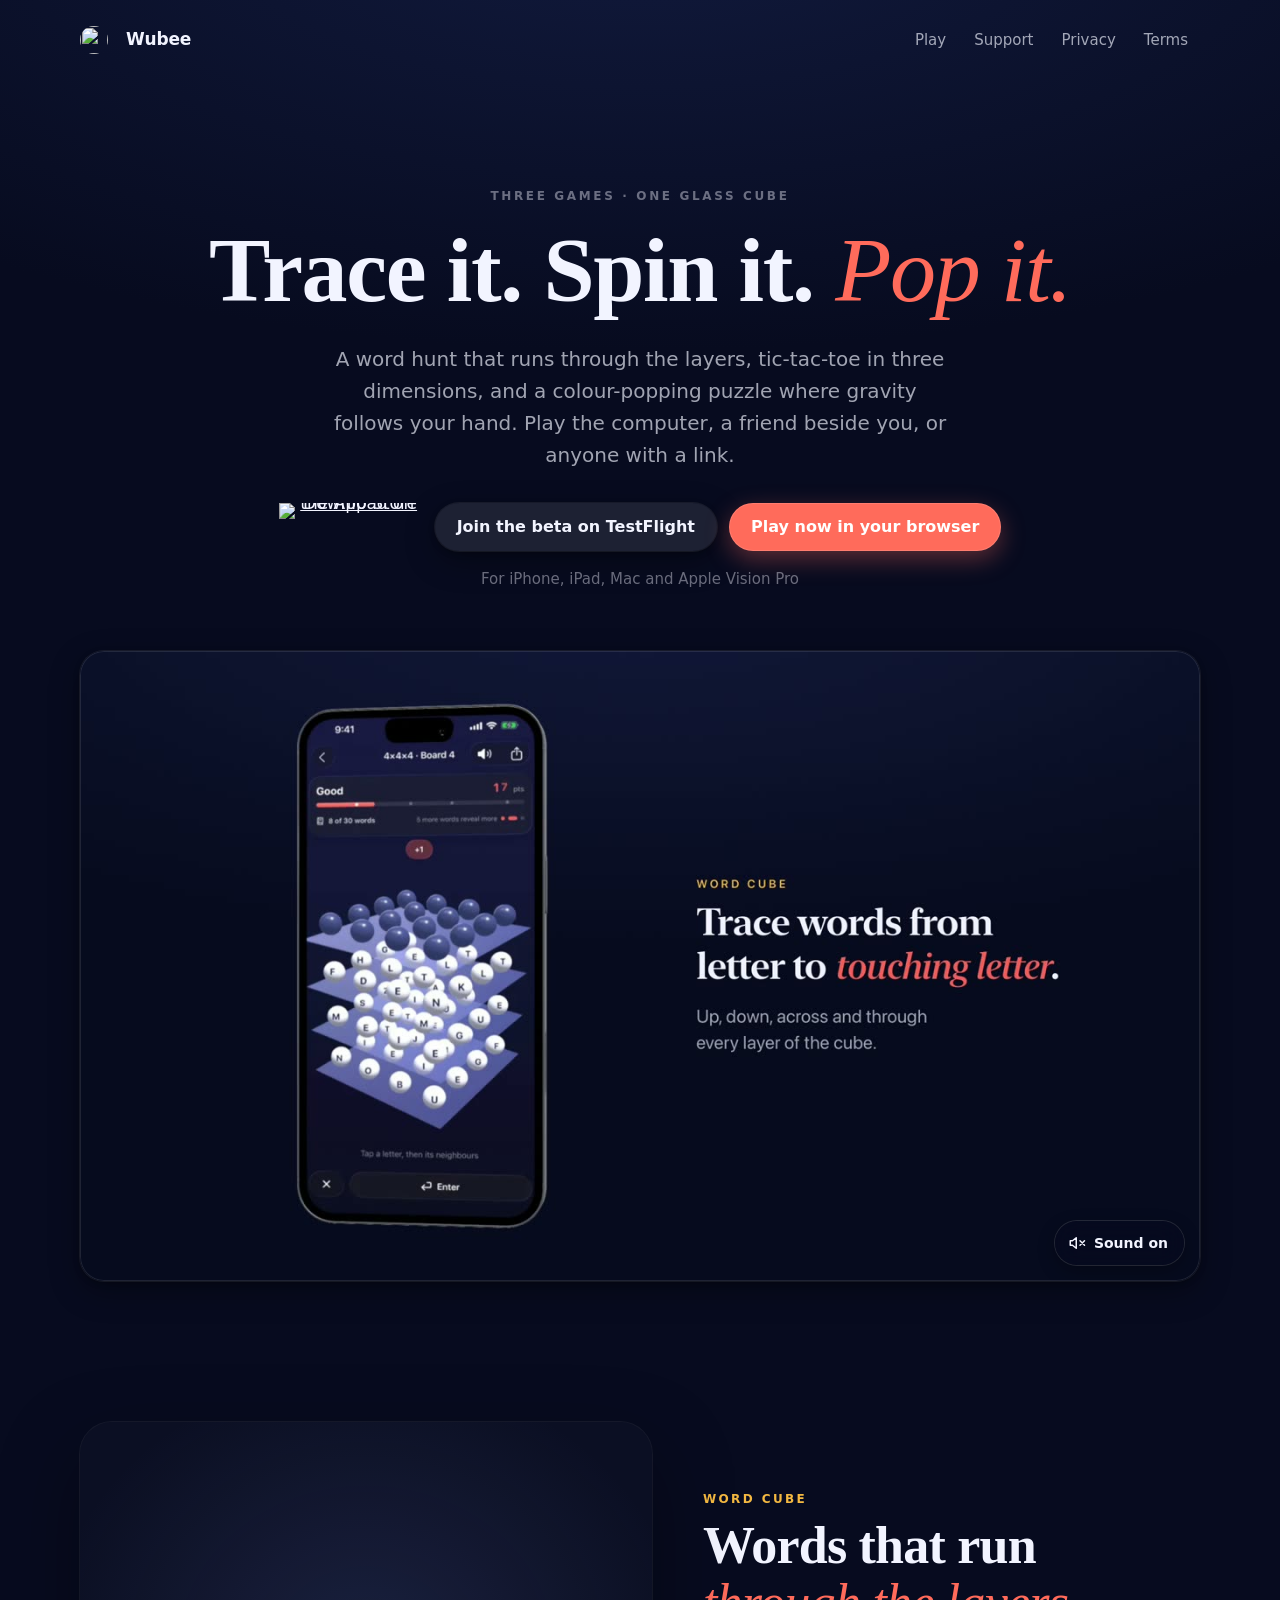
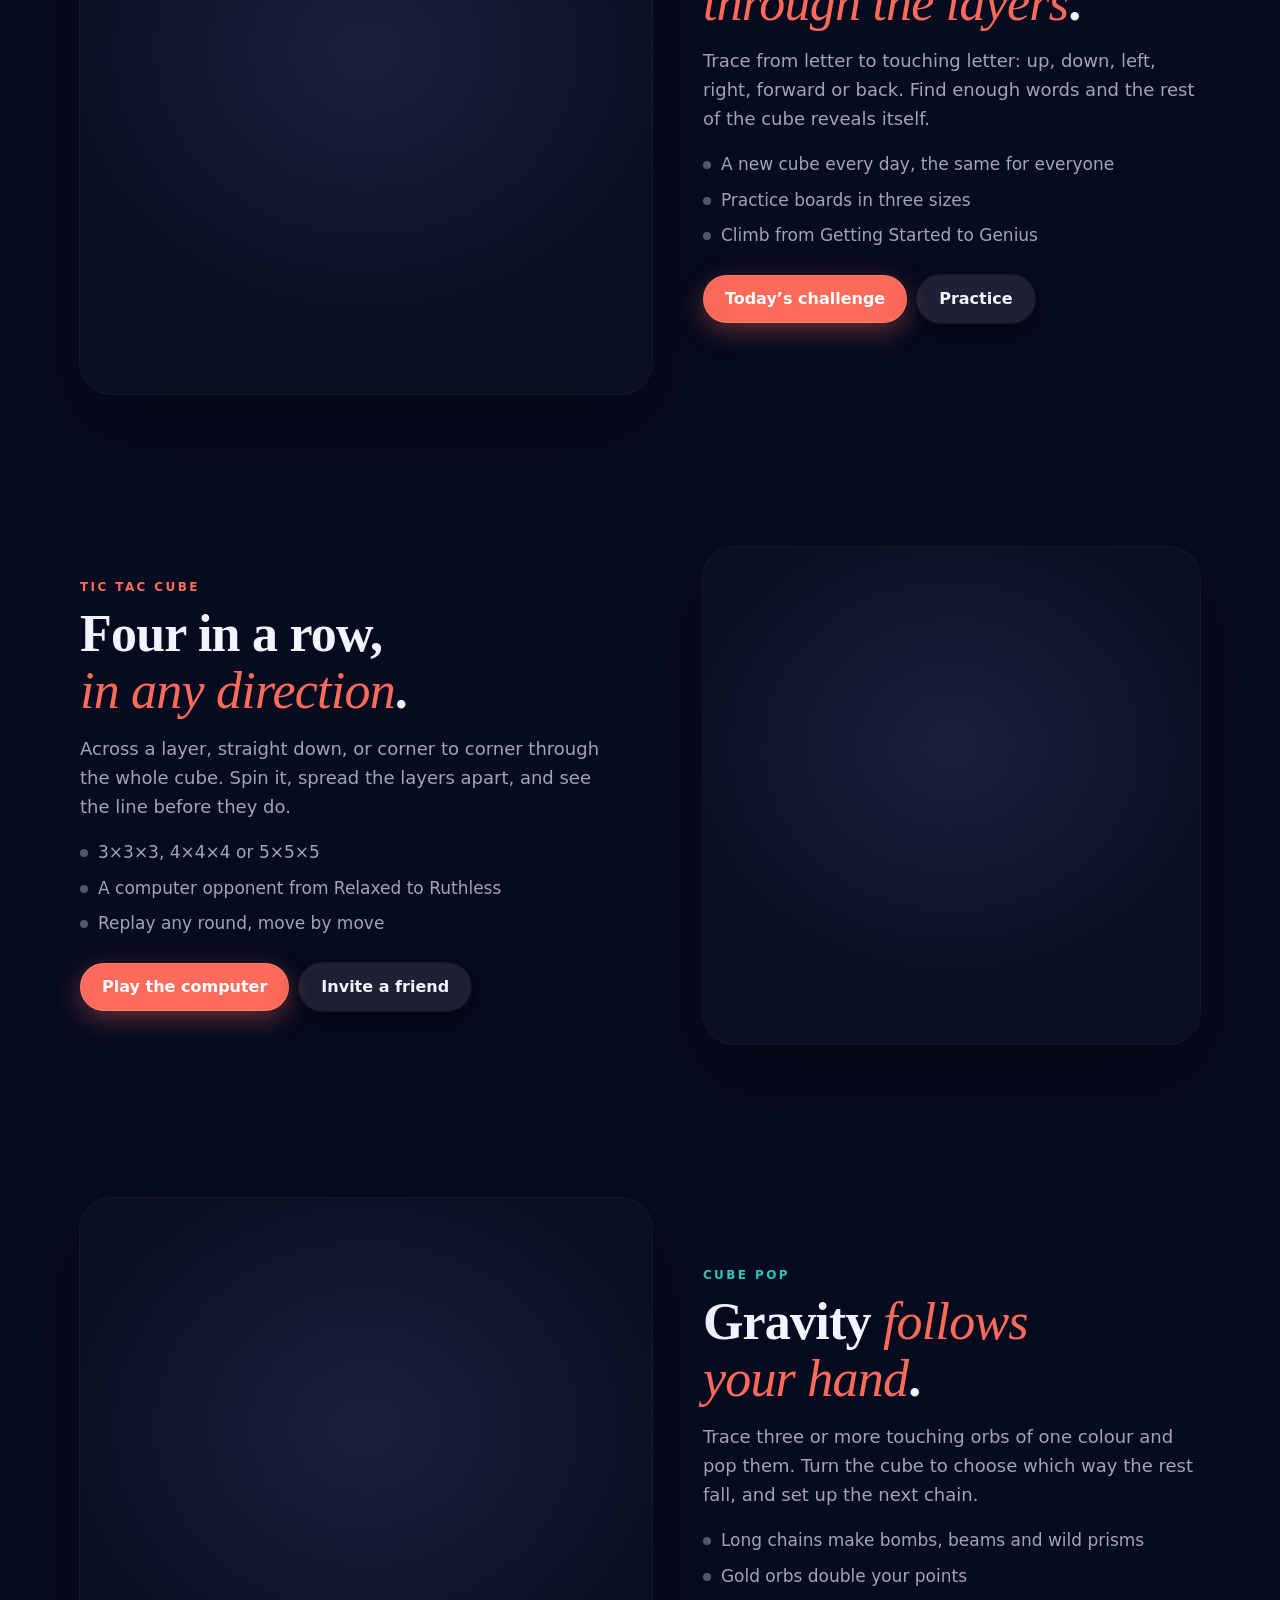
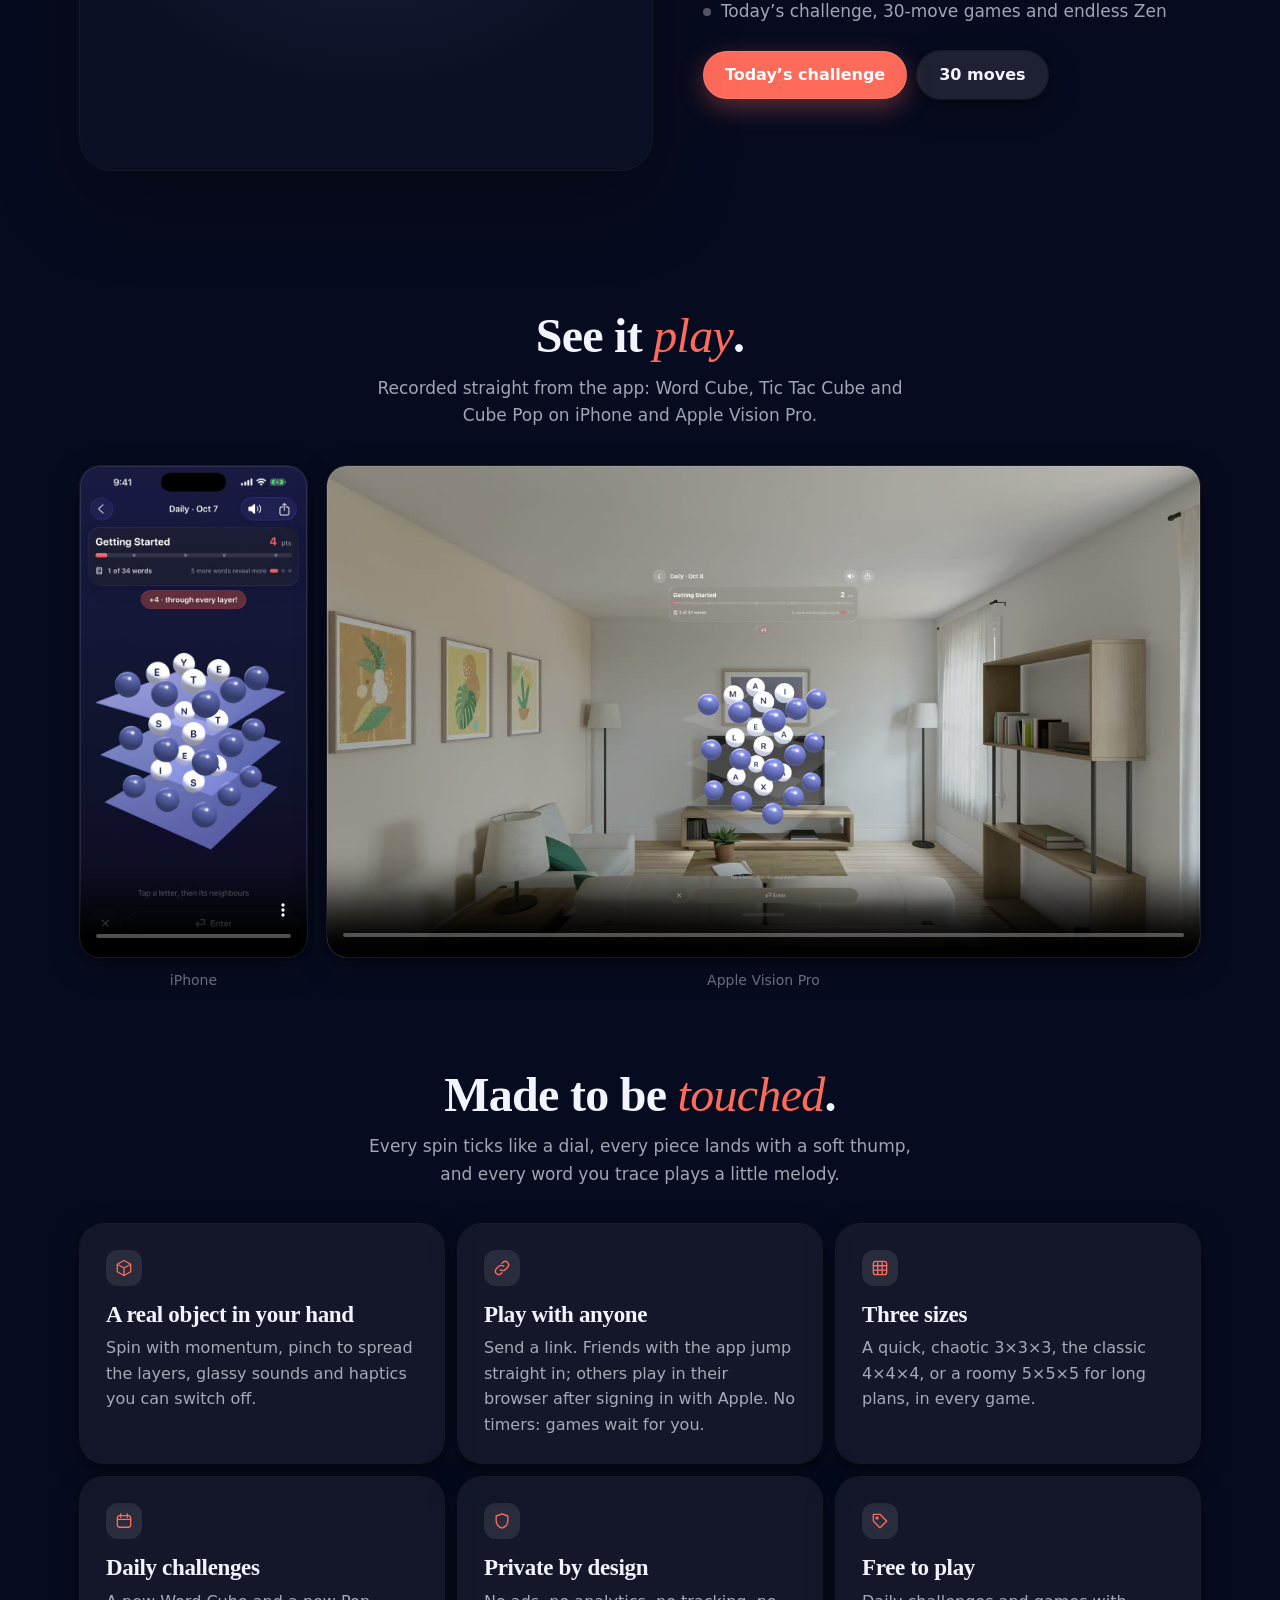
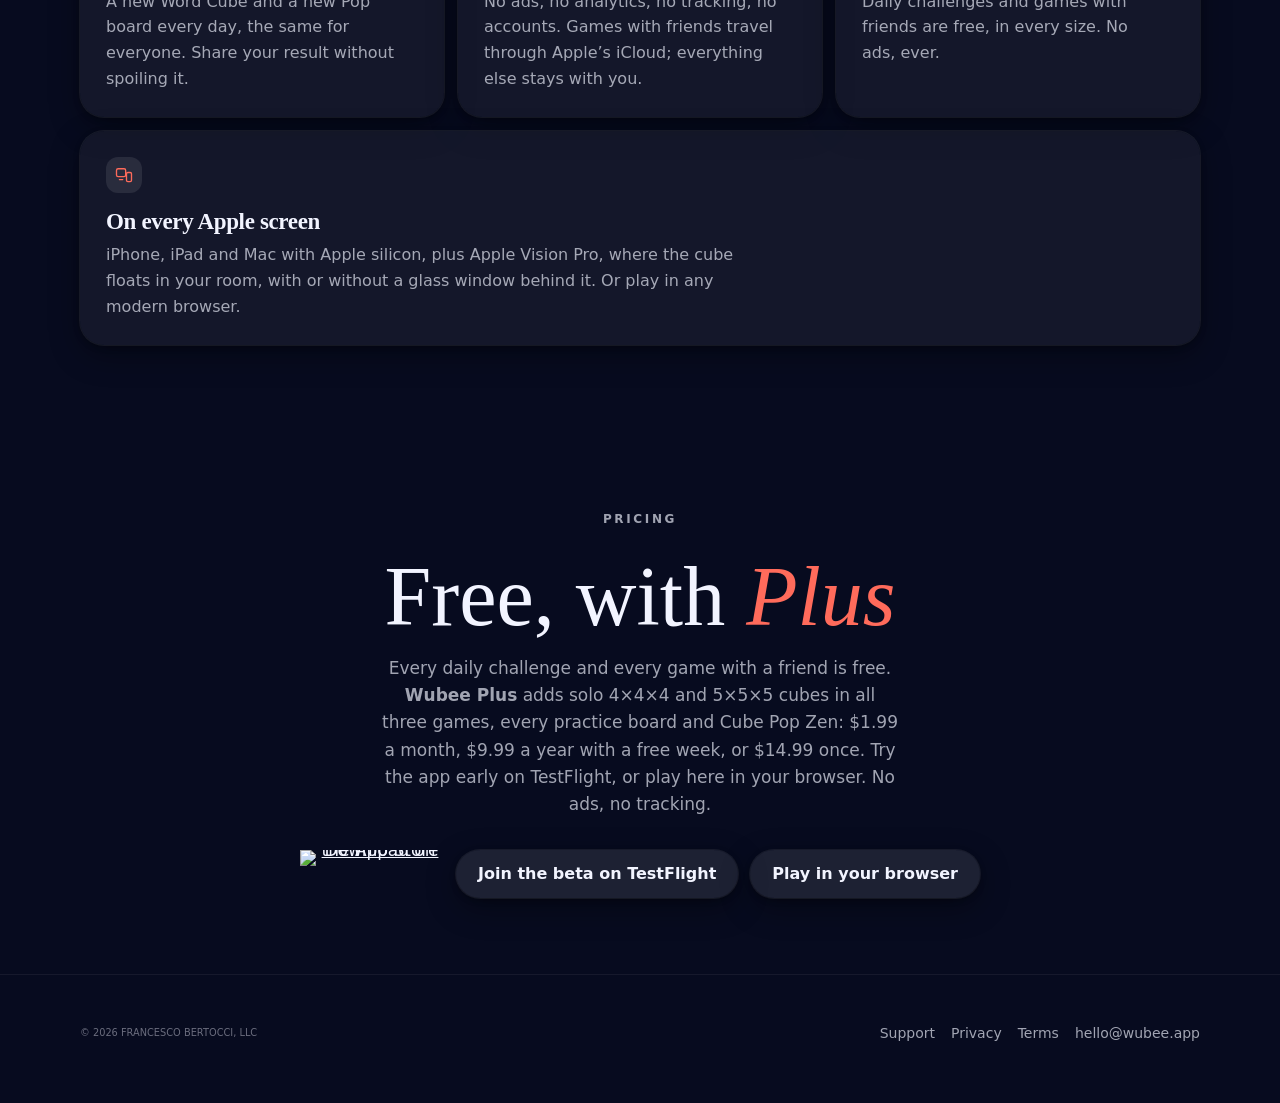
==== index.html @ 27d6fc63 "Hero promo + Vision Pro preview with in-game sound; videos on the site - Vision Pro App Store previe" ====
<!doctype html>
<html lang="en">
<head>
  <meta charset="utf-8">
  <script>
    // Game and invite links (…/?g=…, ?page=…, ?demo=1 …) belong to the player: send them on, untouched.
    // Only real game links go to the player; other params (utm_*, cache-busters) stay on the landing page.
    if (["g", "page", "demo", "host", "seat", "start"].some((k) => new URLSearchParams(location.search).has(k)))
      location.replace("play.html" + location.search + location.hash);
  </script>
  <meta name="viewport" content="width=device-width, initial-scale=1, viewport-fit=cover">
  <meta name="theme-color" content="#070b1f">
  <title>Wubee: three games, one glass cube</title>
  <link rel="icon" type="image/png" href="favicon.png">
  <link rel="apple-touch-icon" href="apple-touch-icon.png">
  <meta property="og:image" content="https://wubee.app/icon.png">
  <meta name="description" content="3-D tic-tac-toe, a daily word hunt and a gravity-bending colour pop, all on one glass cube. Play the computer, a friend beside you, or send a link. On iPhone, iPad, Mac and Apple Vision Pro, or in your browser. Free to play, no ads.">
  <meta property="og:title" content="Wubee">
  <meta property="og:description" content="Three games, one glass cube, for iPhone, iPad, Mac and Apple Vision Pro. Free to play, no ads, no tracking.">
  <link rel="stylesheet" href="site.css">
  <script type="importmap">
  { "imports": { "three": "https://cdn.jsdelivr.net/npm/three@0.170.0/build/three.module.js",
                 "three/addons/": "https://cdn.jsdelivr.net/npm/three@0.170.0/examples/jsm/" } }
  </script>
</head>
<body>
  <header class="wrap nav">
    <a class="brand" href="./"><img class="brand-icon" src="icon.png" alt="" width="28" height="28">Wubee</a>
    <nav aria-label="Site">
      <ul>
        <li><a class="link" href="play.html">Play</a></li>
        <li><a class="link" href="support.html">Support</a></li>
        <li class="wide"><a class="link" href="privacy.html">Privacy</a></li>
        <li class="wide"><a class="link" href="terms.html">Terms</a></li>
      </ul>
    </nav>
  </header>

  <main>
    <section class="wrap hero">
      <p class="kicker">Three games · One glass cube</p>
      <h1>Trace it. Spin it. <em>Pop it.</em></h1>
      <p class="lede">A word hunt that runs through the layers, tic-tac-toe in three dimensions, and a colour-popping puzzle where gravity follows your hand. Play the computer, a friend beside you, or anyone with a link.</p>
      <div class="cta">
        <a class="appstore" href="https://apps.apple.com/app/id6820312261" aria-label="Download Wubee on the App Store">
          <img src="appstore-badge.svg" alt="Download on the App Store" width="144" height="48">
        </a>
        <a class="btn" id="testflight-hero" href="https://testflight.apple.com/join/hKMS96hD">Join the beta on TestFlight</a>
        <a class="btn primary" href="play.html">Play now in your browser</a>
      </div>
      <p class="platforms">For iPhone, iPad, Mac and Apple Vision Pro</p>
    </section>

    <section class="wrap film" aria-label="Wubee in 43 seconds">
      <div class="film-frame">
        <video id="promo" src="media/wubee-promo.mp4" poster="media/wubee-promo.jpg" width="1280" height="720"
          muted loop playsinline preload="metadata"
          aria-label="Word Cube played on iPhone, iPad, Apple Vision Pro and in a browser, then Tic Tac Cube and Cube Pop"></video>
        <button class="sound" id="promoSound" type="button" aria-pressed="false" hidden>
          <span class="sound-ico" aria-hidden="true">
            <svg class="off" viewBox="0 0 24 24" fill="none" stroke="currentColor" stroke-width="2" stroke-linecap="round" stroke-linejoin="round"><path d="M11 5 6 9H3v6h3l5 4z"/><path d="m22 9-6 6M16 9l6 6"/></svg>
            <svg class="on" viewBox="0 0 24 24" fill="none" stroke="currentColor" stroke-width="2" stroke-linecap="round" stroke-linejoin="round"><path d="M11 5 6 9H3v6h3l5 4z"/><path d="M15.5 8.5a5 5 0 0 1 0 7M19 5a10 10 0 0 1 0 14"/></svg>
          </span>
          <span class="sound-label">Sound on</span>
        </button>
      </div>
    </section>

    <section class="wrap demo" aria-labelledby="words-h">
      <div class="stage"><canvas id="demoWords" aria-label="Words being traced through a cube of letters"></canvas><div class="chips" id="wordChips" aria-hidden="true"></div></div>
      <div>
        <p class="eyebrow" style="color: var(--gold)">Word Cube</p>
        <h2 id="words-h">Words that run <em>through the layers</em>.</h2>
        <p class="copy">Trace from letter to touching letter: up, down, left, right, forward or back. Find enough words and the rest of the cube reveals itself.</p>
        <ul>
          <li>A new cube every day, the same for everyone</li>
          <li>Practice boards in three sizes</li>
          <li>Climb from Getting Started to Genius</li>
        </ul>
        <div class="actions">
          <a class="btn primary" href="play.html?page=words&amp;start=daily">Today’s challenge</a>
          <a class="btn" href="play.html?page=words&amp;start=practice">Practice</a>
        </div>
      </div>
    </section>

    <section class="wrap demo flip" aria-labelledby="ttt-h">
      <div class="stage"><canvas id="demoTtt" aria-label="Two computer players playing 4×4×4 tic-tac-toe"></canvas></div>
      <div>
        <p class="eyebrow" style="color: var(--accent)">Tic Tac Cube</p>
        <h2 id="ttt-h">Four in a row, <em>in any direction</em>.</h2>
        <p class="copy">Across a layer, straight down, or corner to corner through the whole cube. Spin it, spread the layers apart, and see the line before they do.</p>
        <ul>
          <li>3×3×3, 4×4×4 or 5×5×5</li>
          <li>A computer opponent from Relaxed to Ruthless</li>
          <li>Replay any round, move by move</li>
        </ul>
        <div class="actions">
          <a class="btn primary" href="play.html?page=ttt&amp;start=solo">Play the computer</a>
          <a class="btn" href="play.html?page=ttt&amp;start=invite">Invite a friend</a>
        </div>
      </div>
    </section>

    <section class="wrap demo" aria-labelledby="pop-h">
      <div class="stage"><canvas id="demoPop" aria-label="Chains of coloured orbs popping, the rest falling as the cube turns"></canvas></div>
      <div>
        <p class="eyebrow" style="color: var(--teal)">Cube Pop</p>
        <h2 id="pop-h">Gravity <em>follows your hand</em>.</h2>
        <p class="copy">Trace three or more touching orbs of one colour and pop them. Turn the cube to choose which way the rest fall, and set up the next chain.</p>
        <ul>
          <li>Long chains make bombs, beams and wild prisms</li>
          <li>Gold orbs double your points</li>
          <li>Today’s challenge, 30-move games and endless Zen</li>
        </ul>
        <div class="actions">
          <a class="btn primary" href="play.html?page=pop&amp;start=daily">Today’s challenge</a>
          <a class="btn" href="play.html?page=pop&amp;start=moves">30 moves</a>
        </div>
      </div>
    </section>

    <section class="wrap watch" aria-labelledby="watch-h">
      <h2 class="section-title" id="watch-h">See it <em>play</em>.</h2>
      <p class="section-sub">Recorded straight from the app: Word Cube, Tic Tac Cube and Cube Pop on iPhone and Apple Vision&nbsp;Pro.</p>
      <div class="watch-grid">
        <figure class="clip">
          <video src="media/preview-iphone.mp4" poster="media/preview-iphone.jpg" width="540" height="1170"
            controls playsinline preload="none" aria-label="Wubee on iPhone"></video>
          <figcaption>iPhone</figcaption>
        </figure>
        <figure class="clip">
          <video src="media/preview-visionpro.mp4" poster="media/preview-visionpro.jpg" width="1280" height="720"
            controls playsinline preload="none" aria-label="Wubee on Apple Vision Pro, floating in a room"></video>
          <figcaption>Apple Vision Pro</figcaption>
        </figure>
      </div>
    </section>

    <section class="wrap" aria-labelledby="feat-h">
      <h2 class="section-title" id="feat-h">Made to be <em>touched</em>.</h2>
      <p class="section-sub">Every spin ticks like a dial, every piece lands with a soft thump, and every word you trace plays a little melody.</p>
      <div class="features">
        <article class="card">
          <div class="ico" aria-hidden="true"><svg viewBox="0 0 24 24" fill="none" stroke="currentColor" stroke-width="1.6" stroke-linejoin="round"><path d="M12 3 4 7.5v9L12 21l8-4.5v-9z"/><path d="M4 7.5 12 12l8-4.5M12 12v9"/></svg></div>
          <h3>A real object in your hand</h3>
          <p>Spin with momentum, pinch to spread the layers, glassy sounds and haptics you can switch off.</p>
        </article>
        <article class="card">
          <div class="ico" aria-hidden="true"><svg viewBox="0 0 24 24" fill="none" stroke="currentColor" stroke-width="1.6" stroke-linecap="round"><path d="M10 14a4 4 0 0 0 5.7 0l3-3a4 4 0 0 0-5.7-5.7l-1 1M14 10a4 4 0 0 0-5.7 0l-3 3a4 4 0 0 0 5.7 5.7l1-1"/></svg></div>
          <h3>Play with anyone</h3>
          <p>Send a link. Friends with the app jump straight in; others play in their browser after signing in with Apple. No timers: games wait for you.</p>
        </article>
        <article class="card">
          <div class="ico" aria-hidden="true"><svg viewBox="0 0 24 24" fill="none" stroke="currentColor" stroke-width="1.6"><rect x="4" y="4" width="16" height="16" rx="3"/><path d="M4 9.3h16M4 14.6h16M9.3 4v16M14.6 4v16"/></svg></div>
          <h3>Three sizes</h3>
          <p>A quick, chaotic 3×3×3, the classic 4×4×4, or a roomy 5×5×5 for long plans, in every game.</p>
        </article>
        <article class="card">
          <div class="ico" aria-hidden="true"><svg viewBox="0 0 24 24" fill="none" stroke="currentColor" stroke-width="1.6" stroke-linecap="round"><rect x="4" y="5.5" width="16" height="14" rx="3"/><path d="M8 3.5v4M16 3.5v4M4 10h16"/></svg></div>
          <h3>Daily challenges</h3>
          <p>A new Word Cube and a new Pop board every day, the same for everyone. Share your result without spoiling it.</p>
        </article>
        <article class="card">
          <div class="ico" aria-hidden="true"><svg viewBox="0 0 24 24" fill="none" stroke="currentColor" stroke-width="1.6" stroke-linejoin="round"><path d="M12 3.5 5 6v5.5c0 4.4 3 7.8 7 9 4-1.2 7-4.6 7-9V6z"/></svg></div>
          <h3>Private by design</h3>
          <p>No ads, no analytics, no tracking, no accounts. Games with friends travel through Apple’s iCloud; everything else stays with you.</p>
        </article>
        <article class="card">
          <div class="ico" aria-hidden="true"><svg viewBox="0 0 24 24" fill="none" stroke="currentColor" stroke-width="1.6" stroke-linecap="round" stroke-linejoin="round"><path d="M20 12 12 20 4 12V4h8z"/><circle cx="8.5" cy="8.5" r="1.3"/></svg></div>
          <h3>Free to play</h3>
          <p>Daily challenges and games with friends are free, in every size. No ads, ever.</p>
        </article>
        <article class="card span">
          <div class="ico" aria-hidden="true"><svg viewBox="0 0 24 24" fill="none" stroke="currentColor" stroke-width="1.6" stroke-linecap="round" stroke-linejoin="round"><rect x="3" y="4.5" width="11" height="9.5" rx="2"/><path d="M6.5 17.5h4"/><rect x="15" y="9" width="6" height="11" rx="1.6"/></svg></div>
          <h3>On every Apple screen</h3>
          <p>iPhone, iPad and Mac with Apple silicon, plus Apple Vision Pro, where the cube floats in your room, with or without a glass window behind it. Or play in any modern browser.</p>
        </article>
      </div>
    </section>

    <section class="wrap pricing" aria-labelledby="price-h">
      <p class="kicker" id="price-h">Pricing</p>
      <p class="price">Free, with <em>Plus</em></p>
      <p>Every daily challenge and every game with a friend is free. <strong>Wubee Plus</strong> adds solo 4×4×4 and 5×5×5 cubes in all three games, every practice board and Cube Pop Zen: $1.99 a month, $9.99 a year with a free week, or $14.99 once. Try the app early on TestFlight, or play here in your browser. No ads, no tracking.</p>
      <div class="cta">
        <a class="appstore" href="https://apps.apple.com/app/id6820312261" aria-label="Download Wubee on the App Store">
          <img src="appstore-badge.svg" alt="Download on the App Store" width="144" height="48">
        </a>
        <a class="btn" id="testflight" href="https://testflight.apple.com/join/hKMS96hD">Join the beta on TestFlight</a>
        <a class="btn" href="play.html">Play in your browser</a>
      </div>
    </section>
  </main>

  <footer>
    <div class="wrap row">
      <span class="copyright">© 2026 FRANCESCO BERTOCCI, LLC</span>
      <nav aria-label="Footer">
        <a href="support.html">Support</a>
        <a href="privacy.html">Privacy</a>
        <a href="terms.html">Terms</a>
        <a href="mailto:hello@wubee.app">hello@wubee.app</a>
      </nav>
    </div>
  </footer>

  <script type="module">
    // Promo film: plays muted while it's on screen; the pill turns the game's sounds on.
    // With reduced motion it never autoplays and shows the player's own controls instead.
    const promo = document.getElementById("promo"), soundBtn = document.getElementById("promoSound");
    if (matchMedia("(prefers-reduced-motion: reduce)").matches) {
      promo.controls = true;
    } else {
      soundBtn.hidden = false;
      new IntersectionObserver(([e]) => { if (e.isIntersecting) promo.play().catch(() => {}); else promo.pause(); },
        { threshold: 0.35 }).observe(promo);
      soundBtn.addEventListener("click", () => {
        promo.muted = !promo.muted;
        soundBtn.setAttribute("aria-pressed", String(!promo.muted));
        soundBtn.querySelector(".sound-label").textContent = promo.muted ? "Sound on" : "Sound off";
        if (!promo.muted && promo.paused) promo.play().catch(() => {});
      });
    }
    import { tttDemo, wordsDemo, popDemo } from "./demo.js";
    tttDemo(document.getElementById("demoTtt"));
    popDemo(document.getElementById("demoPop"));
    const chips = document.getElementById("wordChips");
    wordsDemo(document.getElementById("demoWords"), (word, pts) => {
      if (!word) { chips.replaceChildren(); return; }
      const c = document.createElement("span");
      c.className = "chip";
      c.textContent = `${word.toUpperCase()} +${pts}`;
      chips.append(c);
      while (chips.children.length > 5) chips.firstElementChild.remove();
    });
  </script>
</body>
</html>
---- site.css ----
/* Marketing + legal pages. Same dark navy as the app; editorial serif headings. */
:root {
  --canvas: #070b1f;
  --canvas-2: #111a3d;
  --surface: rgb(255 255 255 / 0.05);
  --surface-2: rgb(255 255 255 / 0.09);
  --ink: #f2f4ff;
  --muted: rgb(242 244 255 / 0.66);
  --faint: rgb(242 244 255 / 0.42);
  --accent: #ff6b5b;
  --teal: #2ec4b6;
  --gold: #f4b942;
  --violet: #8b6cf6;
  --serif: ui-serif, "New York", Georgia, "Times New Roman", serif;
  --sans: ui-sans-serif, -apple-system, BlinkMacSystemFont, "SF Pro Text", "Segoe UI", system-ui, sans-serif;
  --ease: cubic-bezier(0.2, 0, 0, 1);
  --shadow: 0 0 0 1px rgb(255 255 255 / 0.07), 0 10px 30px rgb(0 0 0 / 0.35), 0 2px 6px rgb(0 0 0 / 0.25);
  color-scheme: dark;
}
* { box-sizing: border-box; }
html { -webkit-font-smoothing: antialiased; -moz-osx-font-smoothing: grayscale; scroll-behavior: smooth; }
@media (prefers-reduced-motion: reduce) { html { scroll-behavior: auto; } }
body {
  margin: 0; color: var(--ink); font: 17px/1.6 var(--sans);
  background: radial-gradient(120% 70% at 50% -10%, var(--canvas-2), var(--canvas) 70%) fixed, var(--canvas);
  min-height: 100vh;
}
a { color: inherit; }
h1, h2, h3 { font-family: var(--serif); font-weight: 600; letter-spacing: -0.015em; line-height: 1.1; text-wrap: balance; margin: 0; }
h1 em, h2 em { font-style: italic; color: var(--accent); font-weight: 500; }
p, li { text-wrap: pretty; }
.wrap { width: min(1120px, 100% - 32px); margin-inline: auto; }
.narrow { width: min(720px, 100% - 32px); margin-inline: auto; }

/* Nav */
.nav { display: flex; align-items: center; justify-content: space-between; gap: 16px; padding: 18px 0; }
.brand { white-space: nowrap; display: inline-flex; align-items: center; gap: 10px; font-weight: 700; text-decoration: none; letter-spacing: -0.01em; min-height: 44px; }
.brand .dot { width: 12px; height: 12px; border-radius: 50%; background: radial-gradient(circle at 35% 30%, #ffb3a9, var(--accent) 55%, #b8392c); box-shadow: 0 0 12px rgb(255 107 91 / 0.5); }
.nav ul { display: flex; gap: 4px; list-style: none; margin: 0; padding: 0; flex-wrap: wrap; justify-content: flex-end; }
.nav a.link { display: inline-flex; align-items: center; min-height: 44px; padding: 0 12px; border-radius: 999px; text-decoration: none; color: var(--muted); font-size: 15px;
  transition-property: color, background-color; transition-duration: 150ms; transition-timing-function: var(--ease); }
.nav a.link:hover { color: var(--ink); background: var(--surface); }
.nav a.link[aria-current="page"] { color: var(--ink); }
@media (max-width: 520px) {
  .nav li.wide { display: none; }            /* Privacy and Terms stay in the footer */
  .nav a.link { padding: 0 10px; }
}

/* Buttons */
.btn { display: inline-flex; align-items: center; justify-content: center; gap: 8px; min-height: 48px; padding: 0 22px; border-radius: 999px;
  font: 600 16px/1 var(--sans); text-decoration: none; color: var(--ink); background: var(--surface-2); box-shadow: var(--shadow); border: 0; cursor: pointer;
  transition-property: background-color, scale, box-shadow; transition-duration: 150ms; transition-timing-function: var(--ease); }
.btn:hover { background: rgb(255 255 255 / 0.14); }
.btn:active { scale: 0.96; }
.btn.primary { background: var(--accent); color: #fff; box-shadow: 0 8px 24px rgb(255 107 91 / 0.35), 0 0 0 1px rgb(255 255 255 / 0.12) inset; }
.btn.primary:hover { background: #ff7d6f; }
.btn:focus-visible, .nav a:focus-visible, .brand:focus-visible { outline: 2px solid #9fb2ec; outline-offset: 2px; }
/* Apple's black "Download on the App Store" badge, unmodified. Its own black body and grey hairline are
   what Apple specifies on a dark background, so no extra chrome. 48px tall matches .btn (Apple's on-screen
   minimum is 40px); the .cta 12px gap is a quarter of the height, Apple's clear-space minimum. */
.appstore { display: inline-flex; align-items: center; line-height: 0; border-radius: 10px; }
.appstore img { height: 48px; width: auto; display: block; }
.appstore:focus-visible { outline: 2px solid #9fb2ec; outline-offset: 4px; }
.platforms { margin: 16px auto 0; font-size: 15px; color: var(--faint); }

/* Hero */
.hero { text-align: center; padding: clamp(40px, 9vw, 110px) 0 clamp(24px, 5vw, 60px); }
.kicker { font: 600 12px/1 var(--sans); letter-spacing: 0.22em; text-transform: uppercase; color: var(--faint); margin: 0 0 18px; }
.hero h1 { font-size: clamp(44px, 8vw, 92px); }
.lede { max-width: 620px; margin: 22px auto 0; font-size: clamp(17px, 2vw, 20px); color: var(--muted); }
.cta { display: flex; gap: 12px; justify-content: center; flex-wrap: wrap; margin-top: 32px; }

/* Demo sections */
.demo { display: grid; gap: clamp(20px, 4vw, 56px); align-items: center; padding: clamp(36px, 6vw, 80px) 0; }
@media (min-width: 860px) {
  .demo { grid-template-columns: 1.15fr 1fr; }
  .demo.flip .stage { order: 2; }
}
.stage { position: relative; aspect-ratio: 1 / 1; border-radius: 32px; overflow: hidden;
  background: radial-gradient(80% 70% at 50% 40%, rgb(91 111 184 / 0.18), transparent 70%), rgb(255 255 255 / 0.02);
  box-shadow: 0 0 0 1px rgb(255 255 255 / 0.06), 0 30px 80px rgb(0 0 0 / 0.35); }
.stage canvas { position: absolute; inset: 0; width: 100%; height: 100%; display: block; }
.stage .chips { position: absolute; left: 16px; right: 16px; bottom: 14px; display: flex; flex-wrap: wrap; gap: 6px; justify-content: center; pointer-events: none; }
.chip { font: 700 13px/1 var(--sans); letter-spacing: 0.04em; padding: 7px 11px; border-radius: 999px; background: rgb(7 11 31 / 0.6); box-shadow: 0 0 0 1px rgb(255 255 255 / 0.1) inset; font-variant-numeric: tabular-nums;
  animation: chip-in 220ms var(--ease) both; }
@keyframes chip-in { from { opacity: 0; translate: 0 6px; } }
@media (prefers-reduced-motion: reduce) { .chip { animation: none; } }
.demo .eyebrow { font: 600 12px/1 var(--sans); letter-spacing: 0.2em; text-transform: uppercase; margin: 0 0 12px; }
.demo h2 { font-size: clamp(34px, 4.6vw, 52px); }
.demo p.copy { color: var(--muted); font-size: 18px; margin: 16px 0 0; max-width: 46ch; }
.demo ul { margin: 18px 0 0; padding: 0; list-style: none; display: grid; gap: 8px; color: var(--muted); }
.demo li { display: flex; gap: 10px; }
.demo li::before { content: ""; flex: none; width: 8px; height: 8px; margin-top: 10px; border-radius: 50%; background: currentColor; opacity: 0.5; }
.demo .actions { display: flex; gap: 10px; flex-wrap: wrap; margin-top: 26px; }

/* Promo film under the hero: plays muted while on screen, with a sound toggle. */
.film { padding-bottom: clamp(24px, 5vw, 64px); }
.film-frame { position: relative; aspect-ratio: 16 / 9; border-radius: 24px; overflow: hidden; background: var(--canvas); box-shadow: var(--shadow); }
.film-frame video, .clip video { display: block; width: 100%; height: 100%; }
/* Hairline over the picture (pure white at 10%) so the video's dark edge meets the page cleanly. */
.film-frame::after { content: ""; position: absolute; inset: 0; border-radius: inherit; box-shadow: inset 0 0 0 1px rgb(255 255 255 / 0.1); pointer-events: none; }
.sound { position: absolute; right: 16px; bottom: 16px; display: inline-flex; align-items: center; gap: 8px; min-height: 44px; padding: 0 16px 0 13px;
  border: 0; border-radius: 999px; font: 600 14px/1 var(--sans); color: var(--ink); cursor: pointer;
  background: rgb(7 11 31 / 0.62); -webkit-backdrop-filter: blur(14px); backdrop-filter: blur(14px); box-shadow: 0 0 0 1px rgb(255 255 255 / 0.12), 0 6px 18px rgb(0 0 0 / 0.3);
  transition-property: background-color, scale; transition-duration: 150ms; transition-timing-function: var(--ease); }
.sound:hover { background: rgb(17 26 61 / 0.78); }
.sound:active { scale: 0.96; }
.sound:focus-visible { outline: 2px solid #9fb2ec; outline-offset: 2px; }
.sound-ico { position: relative; width: 18px; height: 18px; }
.sound-ico svg { position: absolute; inset: 0; width: 100%; height: 100%;
  transition-property: opacity, scale, filter; transition-duration: 200ms; transition-timing-function: var(--ease); }
.sound .on, .sound[aria-pressed="true"] .off { opacity: 0; scale: 0.25; filter: blur(4px); }
.sound[aria-pressed="true"] .on { opacity: 1; scale: 1; filter: blur(0); }
@media (max-width: 520px) {
  .film-frame { border-radius: 16px; }
  /* Icon only on phones: the film is small, a labelled pill would cover a fifth of it. The label stays for screen readers. */
  .sound { right: 8px; bottom: 8px; width: 44px; padding: 0; justify-content: center; }
  .sound-label { position: absolute; width: 1px; height: 1px; overflow: hidden; clip-path: inset(50%); white-space: nowrap; }
}

/* App Store previews: phone and Vision Pro side by side at the same height (columns in their aspect ratios). */
.watch { padding: clamp(28px, 5vw, 64px) 0 clamp(40px, 6vw, 80px); }
.watch-grid { display: grid; gap: 20px; align-items: start; }
@media (min-width: 760px) { .watch-grid { grid-template-columns: 0.26fr 1fr; } }
.clip { margin: 0; }
.clip video { border-radius: 20px; background: var(--canvas); box-shadow: var(--shadow); outline: 1px solid rgb(255 255 255 / 0.1); outline-offset: -1px; }
.clip:first-child video { aspect-ratio: 540 / 1170; }
.clip:last-child video { aspect-ratio: 16 / 9; }
@media (max-width: 759px) { .clip:first-child { width: min(300px, 100%); margin-inline: auto; } }
.clip figcaption { margin-top: 12px; text-align: center; font-size: 14px; color: var(--faint); }

/* Features */
.section-title { font-size: clamp(32px, 4.4vw, 48px); text-align: center; margin: 0 0 12px; }
.section-sub { text-align: center; color: var(--muted); margin: 0 auto 36px; max-width: 560px; }
.features { display: grid; gap: 14px; grid-template-columns: repeat(auto-fit, minmax(min(100%, 320px), 1fr)); padding-bottom: clamp(40px, 6vw, 80px); }
.card { padding: 26px; border-radius: 24px; background: var(--surface); box-shadow: var(--shadow); }
.card h3 { font-size: 23px; margin-bottom: 8px; }
.card p { margin: 0; color: var(--muted); font-size: 16px; }
.card .ico { width: 36px; height: 36px; border-radius: 12px; display: grid; place-items: center; margin-bottom: 16px; background: var(--surface-2); color: var(--accent); }
.card .ico svg { width: 20px; height: 20px; }
.card.span { grid-column: 1 / -1; }   /* 7th card: full row so 1, 2 or 3 columns never leave an orphan */
.card.span p { max-width: 62ch; }

.pricing { text-align: center; padding: clamp(36px, 6vw, 80px) 0; }
.pricing .price { font-family: var(--serif); font-size: clamp(44px, 7vw, 84px); line-height: 1.05; margin: 0 auto; max-width: none; color: var(--ink); text-wrap: balance; }
.pricing .price em { font-style: italic; color: var(--accent, #ff6b5b); }
.pricing .cta { display: flex; gap: 12px; justify-content: center; flex-wrap: wrap; }
.pricing p { color: var(--muted); margin: 14px auto 28px; max-width: 520px; }

/* Footer */
footer { padding: 36px 0 48px; color: var(--faint); font-size: 14px; box-shadow: 0 -1px 0 rgb(255 255 255 / 0.06); }
footer .row { display: flex; flex-wrap: wrap; gap: 8px 18px; align-items: center; justify-content: space-between; }
footer nav { display: flex; flex-wrap: wrap; gap: 4px 16px; }
footer a { color: var(--muted); text-decoration: none; display: inline-flex; align-items: center; min-height: 44px; }
footer a:hover { color: var(--ink); }

/* Legal / support pages */
.doc { padding: clamp(32px, 6vw, 72px) 0 64px; }
.doc h1 { font-size: clamp(40px, 6vw, 60px); }
.doc .updated { color: var(--faint); font-size: 14px; margin: 10px 0 24px; }
.doc .lead { font-size: 19px; color: var(--muted); }
.doc h2 { font-size: 28px; margin: 44px 0 12px; }
.doc h3 { font-size: 21px; margin: 26px 0 8px; }
.doc p, .doc li { color: rgb(242 244 255 / 0.82); }
.doc ul { padding-left: 1.2em; }
.doc li { margin: 6px 0; }
.doc code { font: 14px/1.4 ui-monospace, SFMono-Regular, Menlo, monospace; background: var(--surface-2); padding: 2px 6px; border-radius: 6px; }
.summary { display: grid; gap: 10px; margin: 26px 0; padding: 20px 22px; border-radius: 20px; background: var(--surface); box-shadow: var(--shadow); }
.summary .tag { font: 600 11px/1 var(--sans); letter-spacing: 0.18em; text-transform: uppercase; color: var(--teal); }
.summary ul { margin: 0; padding-left: 1.1em; }
.table { width: 100%; border-collapse: collapse; margin: 14px 0; font-size: 15px; }
.table th, .table td { text-align: left; vertical-align: top; padding: 10px 12px; box-shadow: inset 0 -1px 0 rgb(255 255 255 / 0.08); }
.table th { color: var(--muted); font-weight: 600; }
.table-wrap { overflow-x: auto; }
.contact { display: flex; flex-wrap: wrap; align-items: center; justify-content: space-between; gap: 16px; padding: 24px; border-radius: 24px; background: var(--surface); box-shadow: var(--shadow); margin: 24px 0 8px; }
.contact p { margin: 4px 0 0; color: var(--muted); font-size: 15px; }
details { border-radius: 16px; background: var(--surface); margin: 10px 0; box-shadow: 0 0 0 1px rgb(255 255 255 / 0.05) inset; }
summary { cursor: pointer; padding: 16px 20px; font-weight: 600; list-style: none; min-height: 44px; display: flex; align-items: center; justify-content: space-between; gap: 12px; }
summary::-webkit-details-marker { display: none; }
summary::after { content: "+"; color: var(--faint); font-size: 22px; line-height: 1; transition-property: rotate; transition-duration: 150ms; transition-timing-function: var(--ease); }
details[open] summary::after { rotate: 45deg; }
details > div { padding: 0 20px 16px; }
details p, details li { font-size: 16px; }

/* Wubee mark in the nav */
.brand-icon { width: 28px; height: 28px; vertical-align: middle; margin-right: 8px; border-radius: 50%; }

/* The © line, 70% of the footer text */
footer .copyright { font-size: 70%; }
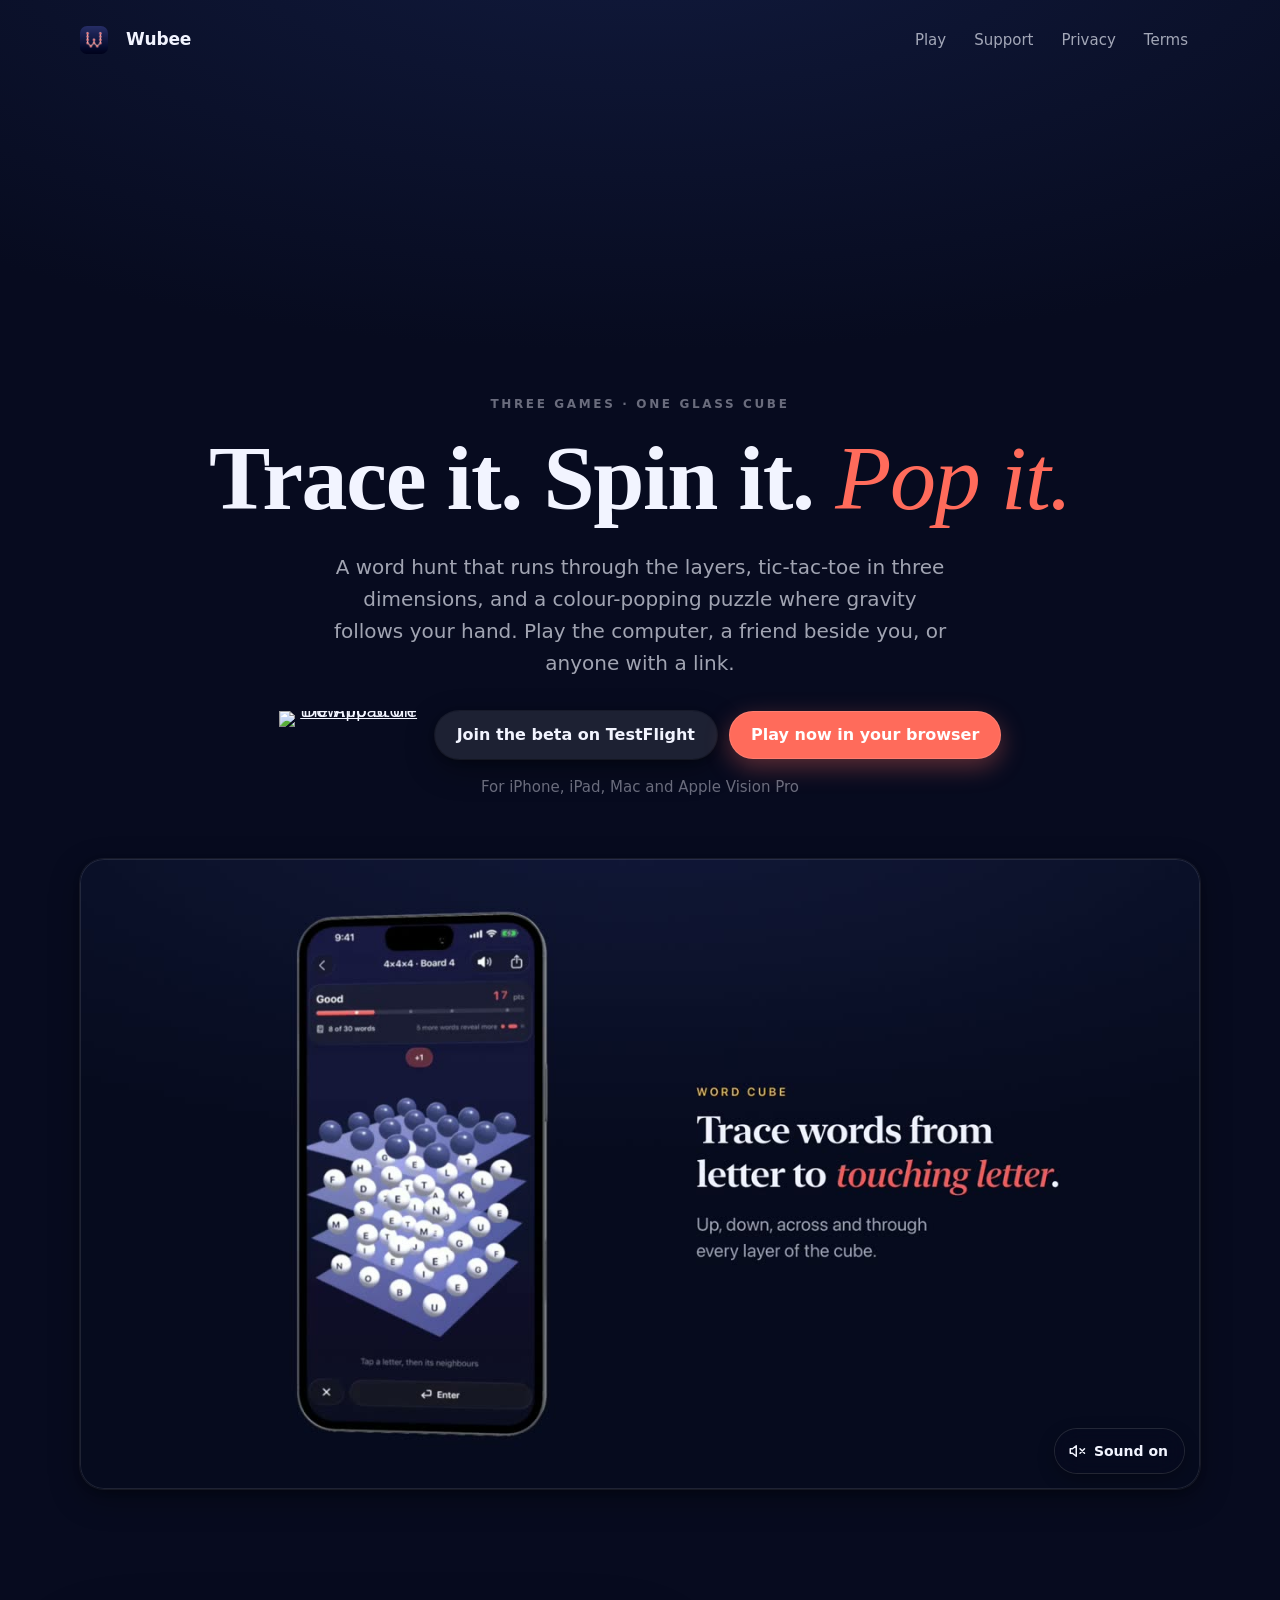
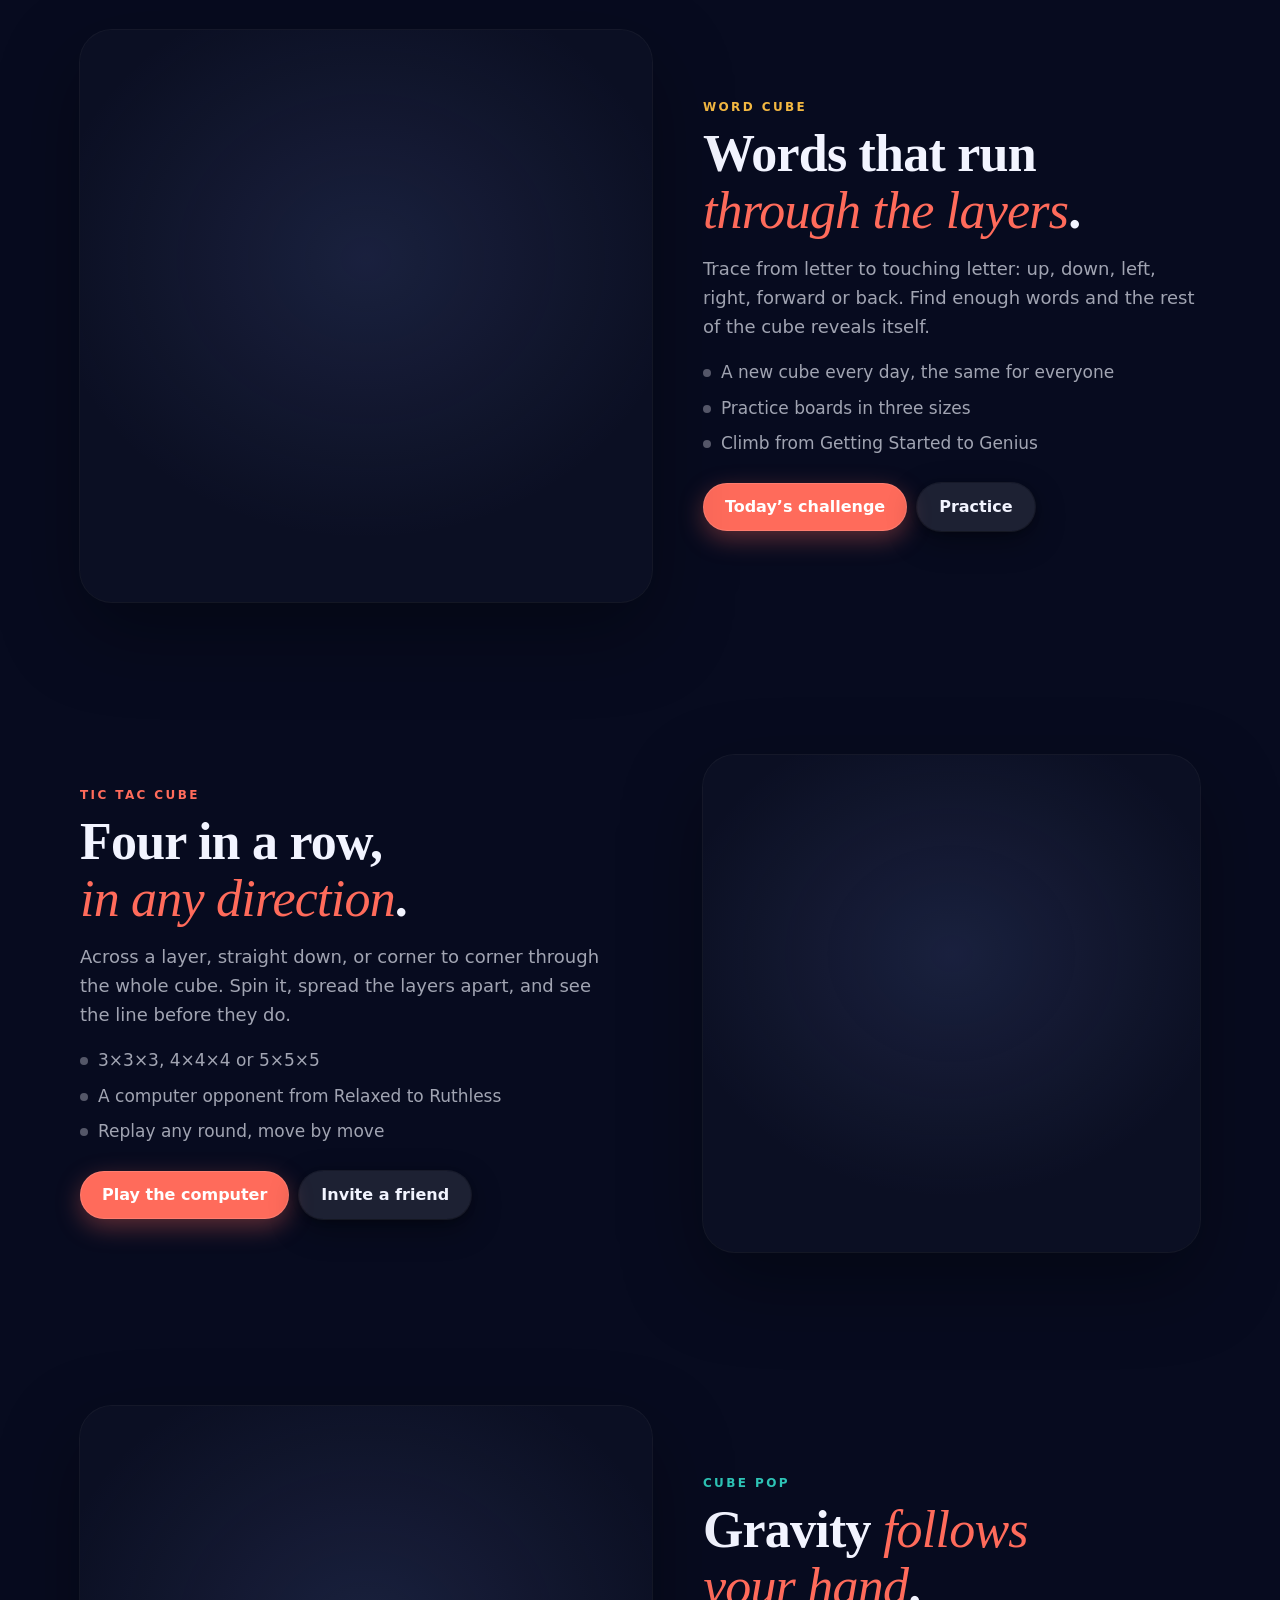
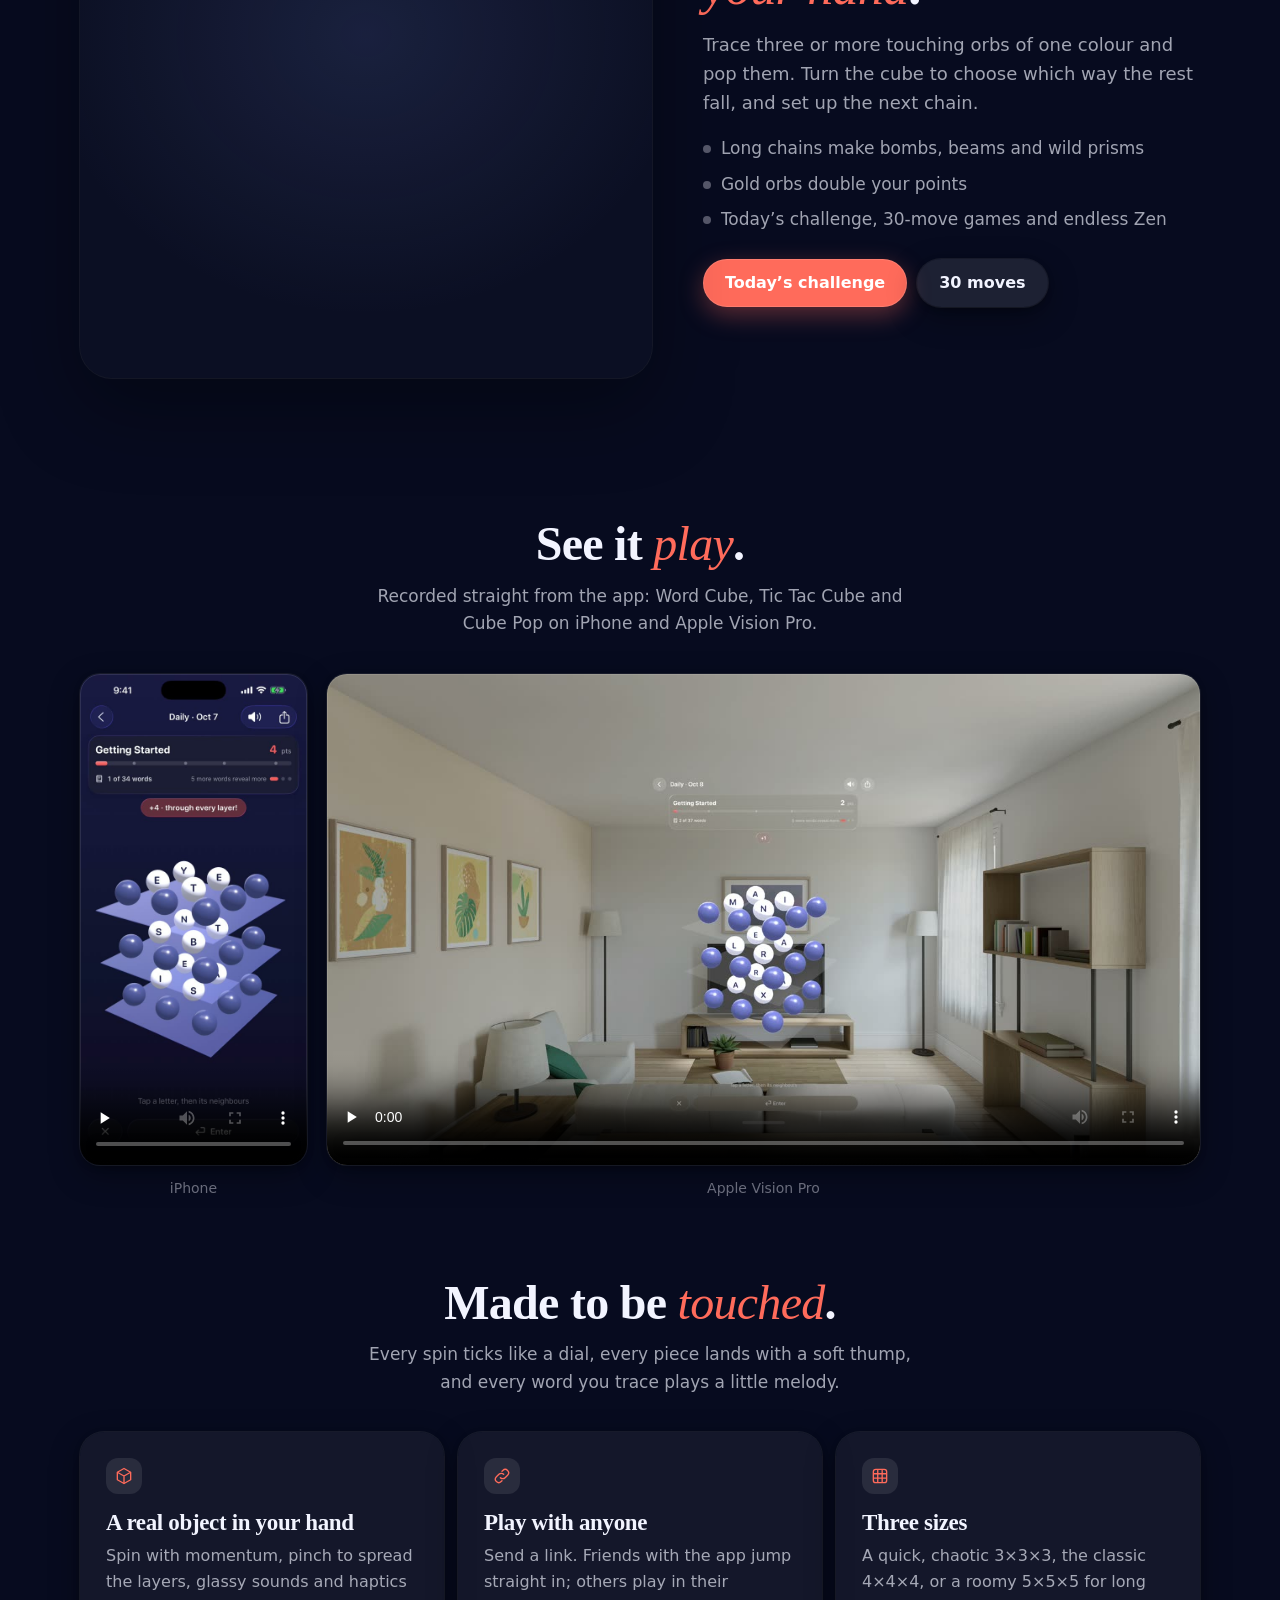
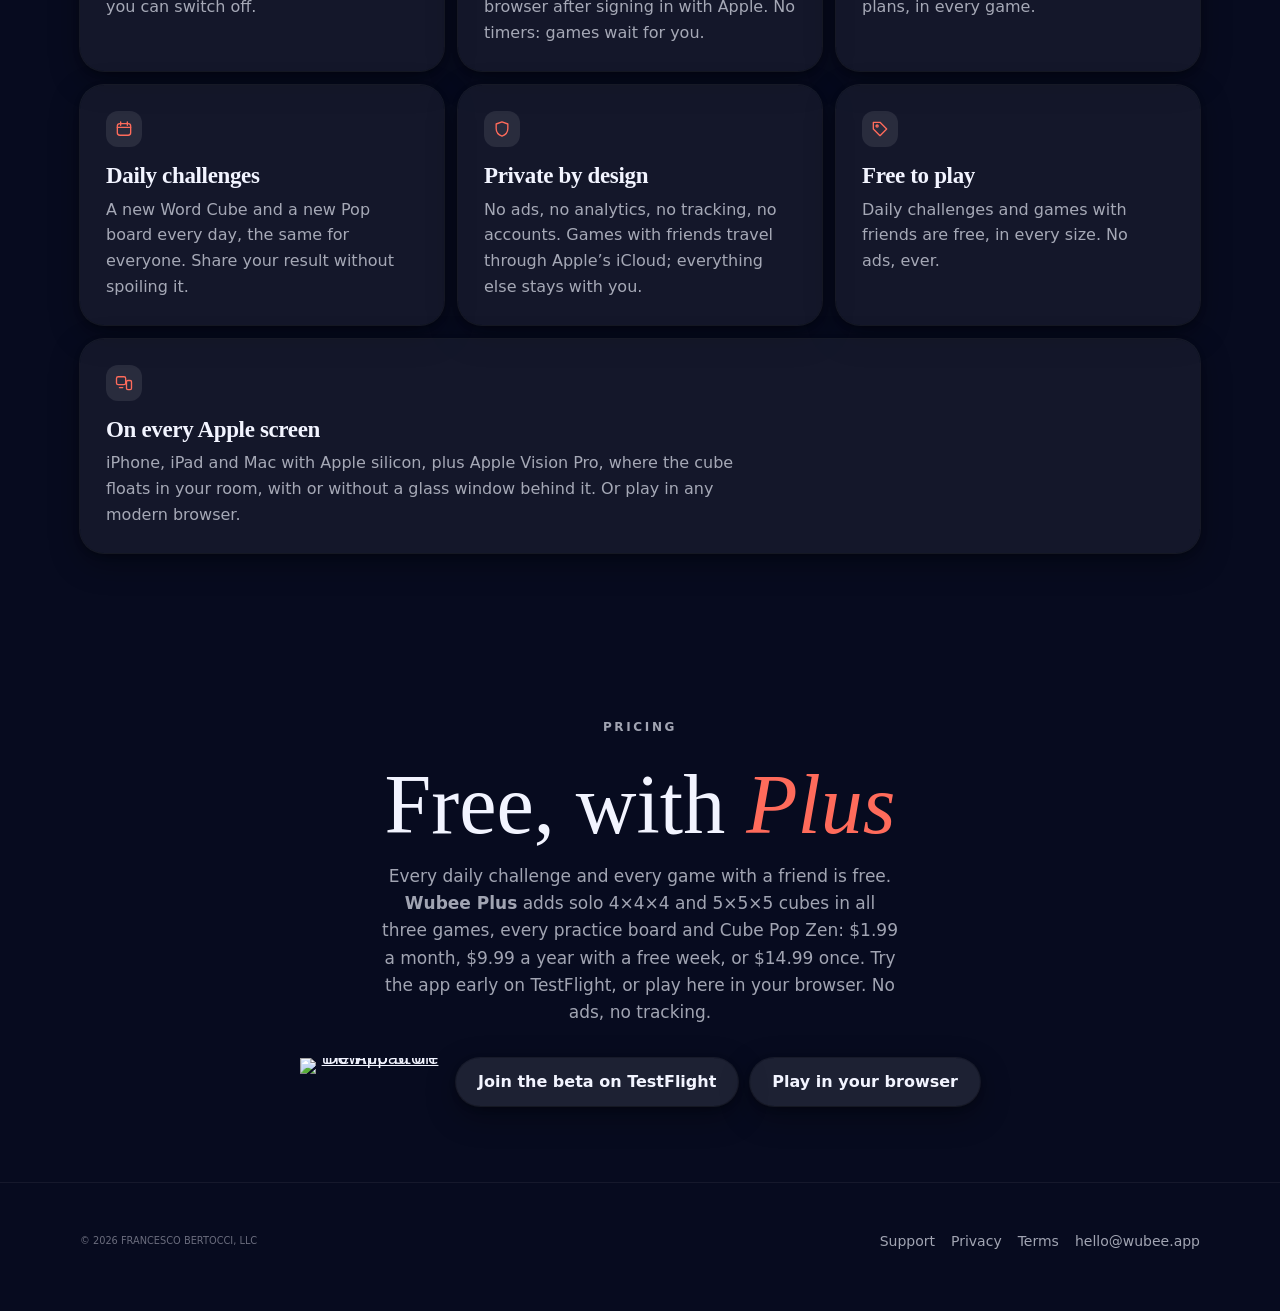
==== commit 42c900ce: "Site: live glass W (three.js) builds above the hero; small one builds in the sticky nav after scroll" ====
--- a/index.html
+++ b/index.html
@@ -24,8 +24,8 @@
   </script>
 </head>
 <body>
-  <header class="wrap nav">
-    <a class="brand" href="./"><img class="brand-icon" src="icon.png" alt="" width="28" height="28">Wubee</a>
+  <header class="wrap nav" id="nav">
+    <a class="brand" href="./"><span class="brand-mark"><img class="brand-icon" src="icon.png" alt="" width="28" height="28"><canvas id="navMark" aria-hidden="true"></canvas></span>Wubee</a>
     <nav aria-label="Site">
       <ul>
         <li><a class="link" href="play.html">Play</a></li>
@@ -38,6 +38,7 @@
 
   <main>
     <section class="wrap hero">
+      <div class="hero-mark"><canvas id="heroMark" role="img" aria-label="The Wubee W: glass beads joined by glowing threads"></canvas></div>
       <p class="kicker">Three games · One glass cube</p>
       <h1>Trace it. Spin it. <em>Pop it.</em></h1>
       <p class="lede">A word hunt that runs through the layers, tic-tac-toe in three dimensions, and a colour-popping puzzle where gravity follows your hand. Play the computer, a friend beside you, or anyone with a link.</p>
@@ -223,6 +224,16 @@
       });
     }
     import { tttDemo, wordsDemo, popDemo } from "./demo.js";
+    import { wMark } from "./wmark.js";
+    // The W builds itself above the hero; once it scrolls away, a small one builds in the sticky nav.
+    const heroMark = document.getElementById("heroMark"), nav = document.getElementById("nav");
+    wMark(heroMark);
+    const navW = wMark(document.getElementById("navMark"));
+    new IntersectionObserver(([e]) => {
+      const scrolled = !e.isIntersecting;
+      if (scrolled && !nav.classList.contains("scrolled")) navW.play();
+      nav.classList.toggle("scrolled", scrolled);
+    }, { rootMargin: "-72px 0px 0px 0px" }).observe(heroMark);
     tttDemo(document.getElementById("demoTtt"));
     popDemo(document.getElementById("demoPop"));
     const chips = document.getElementById("wordChips");
--- a/site.css
+++ b/site.css
@@ -183,7 +183,25 @@
 details p, details li { font-size: 16px; }
 
 /* Wubee mark in the nav */
-.brand-icon { width: 28px; height: 28px; vertical-align: middle; margin-right: 8px; border-radius: 50%; }
+.brand-icon { width: 28px; height: 28px; vertical-align: middle; margin-right: 8px; border-radius: 7px; }
+
+/* Home: the nav sticks, and once the hero's W scrolls away a small live W replaces the icon. */
+#nav { position: sticky; top: 0; z-index: 20; }
+/* The bar's background spans the viewport (the nav itself is the narrow .wrap): fixed to the top, nav-tall. */
+#nav::before { content: ""; position: fixed; top: 0; left: 0; right: 0; height: 80px; z-index: -1; opacity: 0;
+  background: rgb(7 11 31 / 0.72); -webkit-backdrop-filter: blur(14px); backdrop-filter: blur(14px);
+  box-shadow: 0 1px 0 rgb(255 255 255 / 0.06);
+  transition-property: opacity; transition-duration: 200ms; transition-timing-function: var(--ease); }
+#nav.scrolled::before { opacity: 1; }
+.brand-mark { position: relative; display: inline-block; width: 28px; height: 28px; margin-right: 8px; flex: none; }
+.brand-mark .brand-icon { margin: 0; display: block; transition-property: opacity, scale; transition-duration: 200ms; transition-timing-function: var(--ease); }
+/* The canvas overhangs the 28px slot so the beads' glow isn't clipped. */
+.brand-mark canvas { position: absolute; inset: -8px; width: 44px; height: 44px; opacity: 0; scale: 0.6; pointer-events: none;
+  transition-property: opacity, scale; transition-duration: 250ms; transition-timing-function: var(--ease); }
+#nav.scrolled .brand-mark .brand-icon { opacity: 0; scale: 0.6; }
+#nav.scrolled .brand-mark canvas { opacity: 1; scale: 1; }
+.hero-mark { width: clamp(132px, 22vw, 200px); aspect-ratio: 1; margin: 0 auto 8px; }
+.hero-mark canvas { display: block; width: 100%; height: 100%; }
 
 /* The © line, 70% of the footer text */
 footer .copyright { font-size: 70%; }
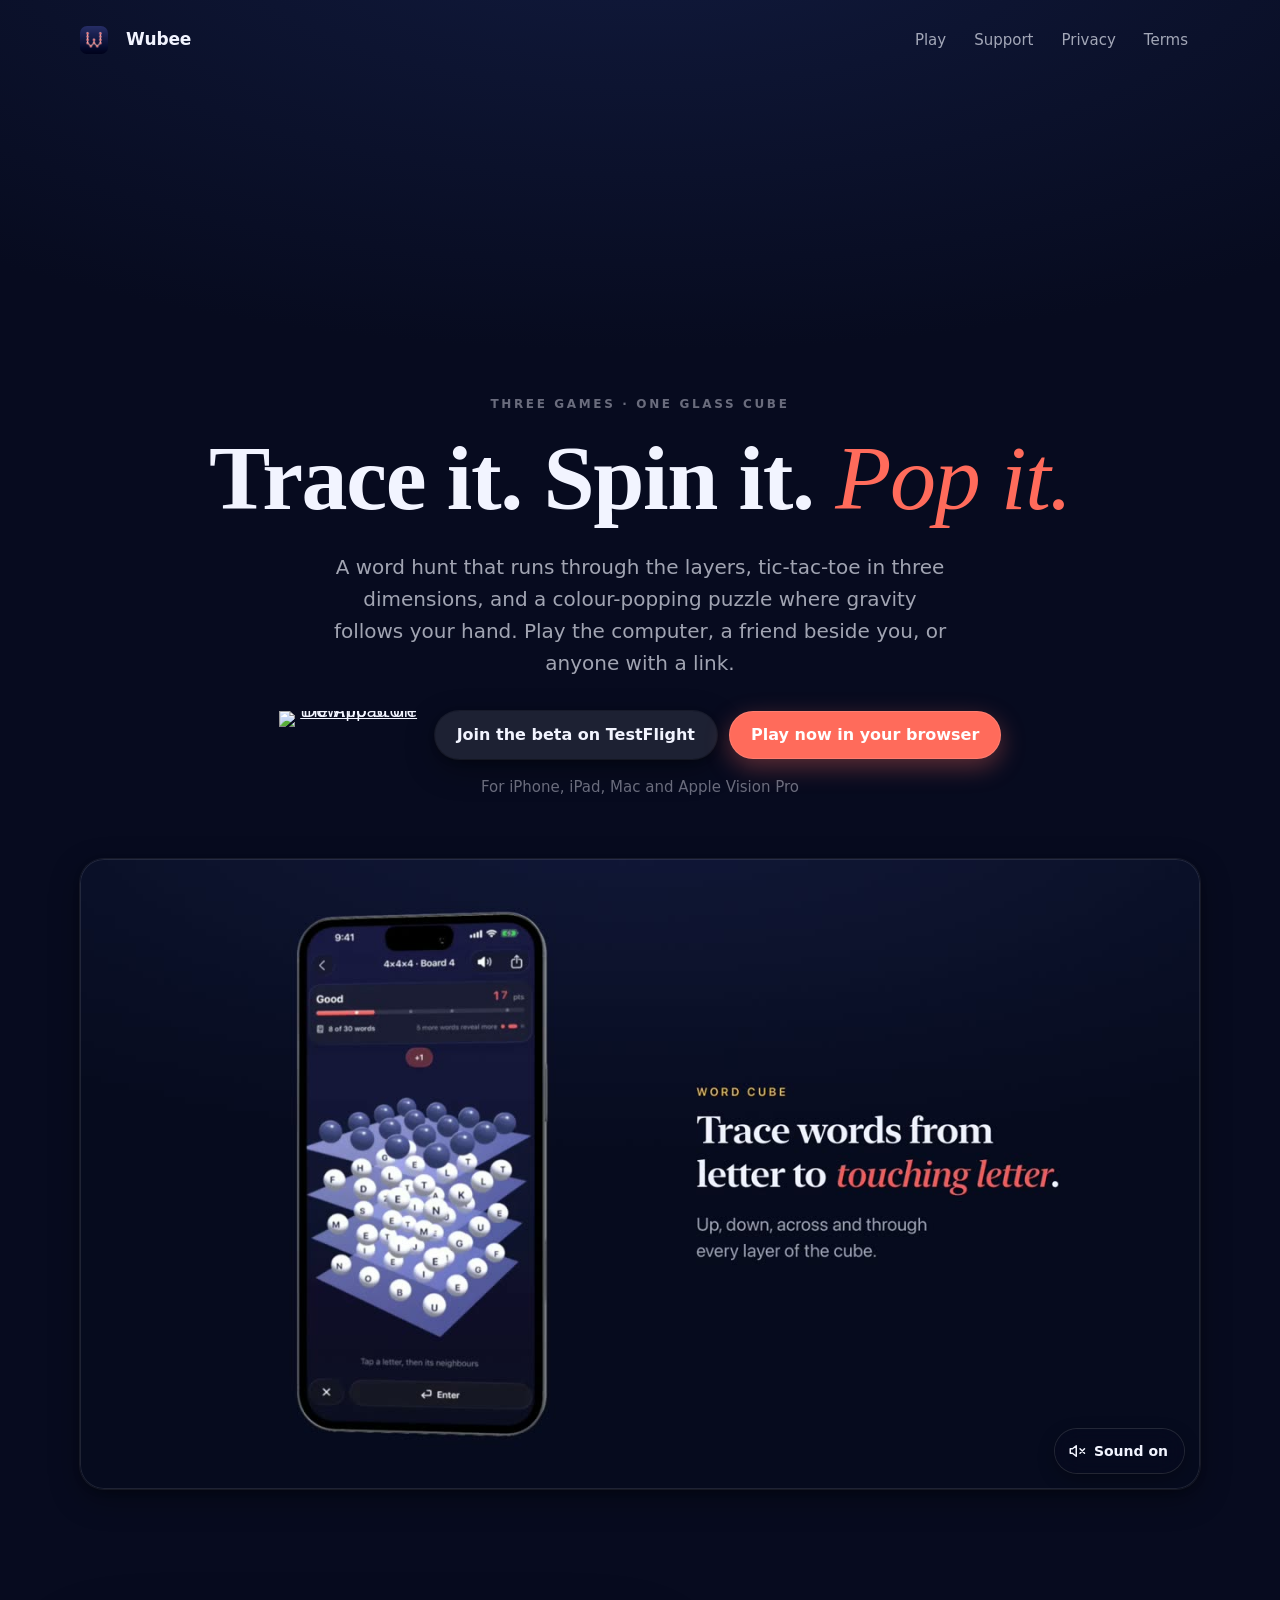
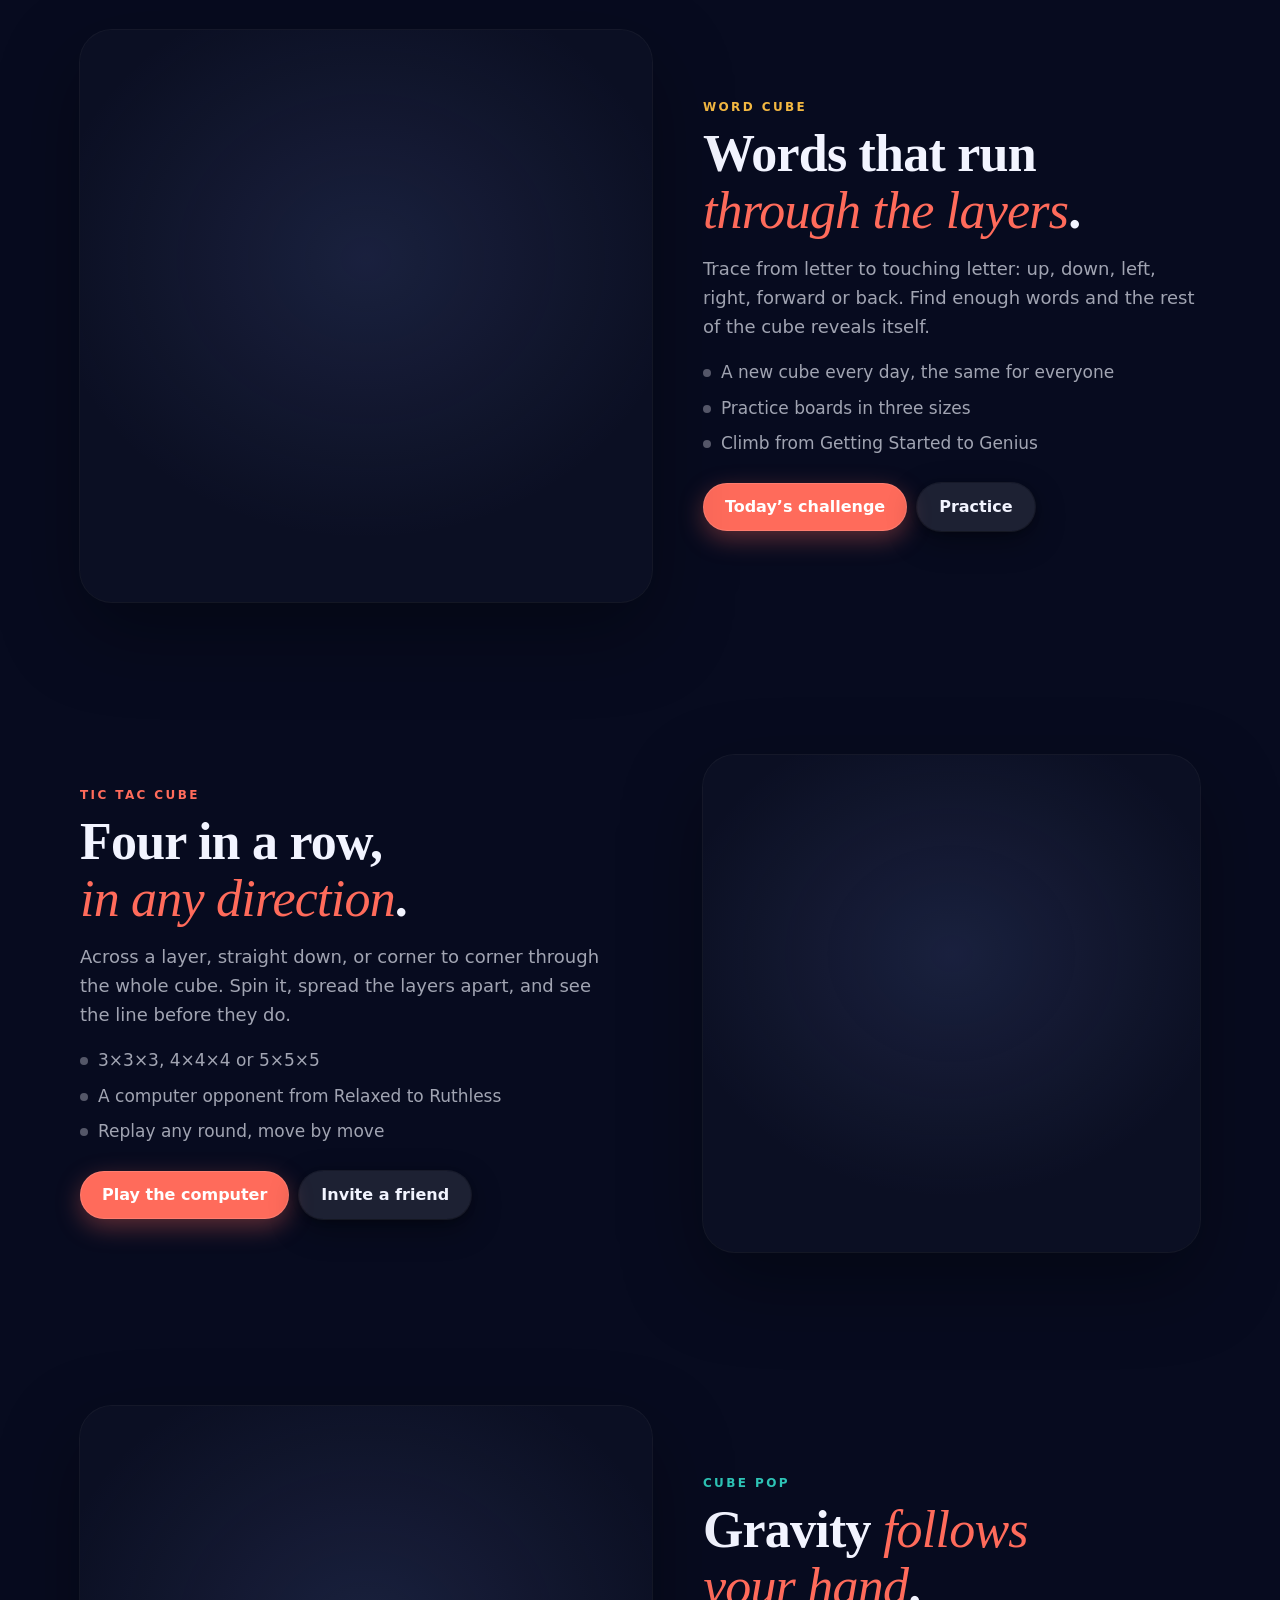
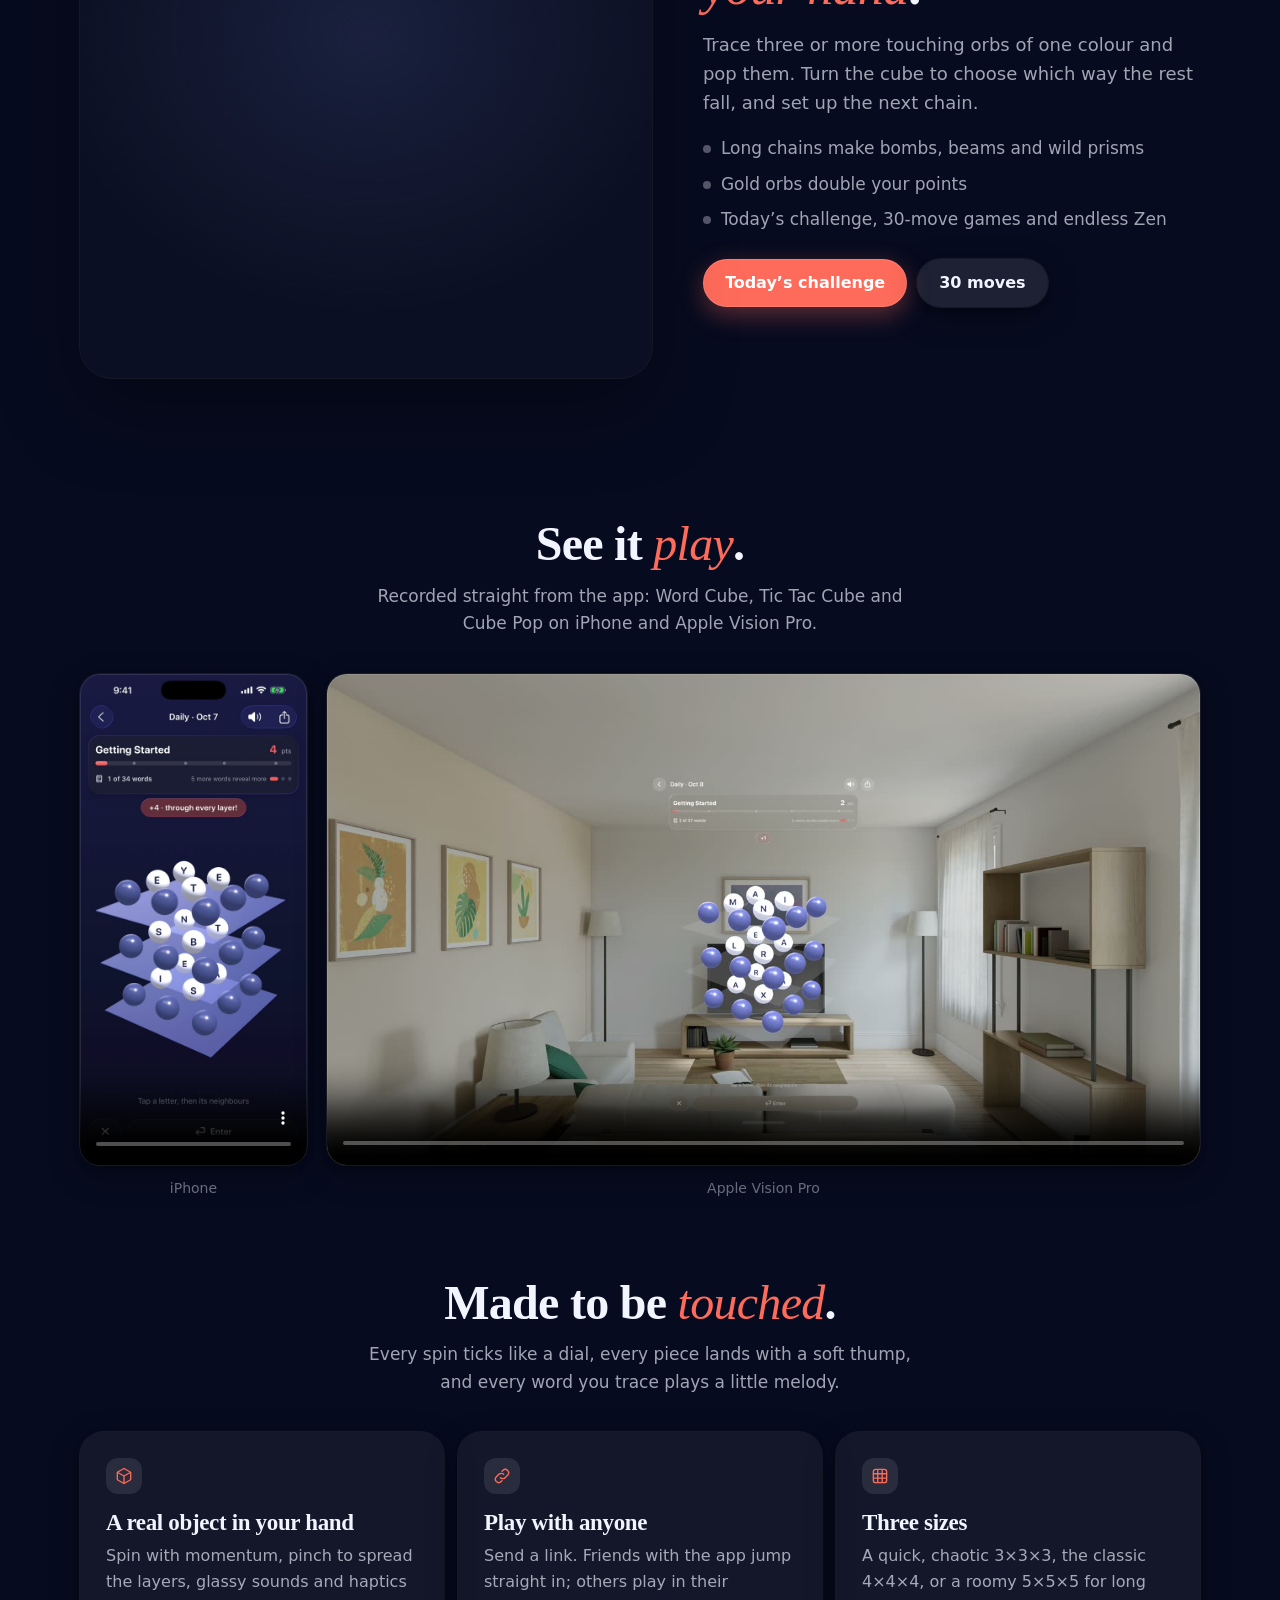
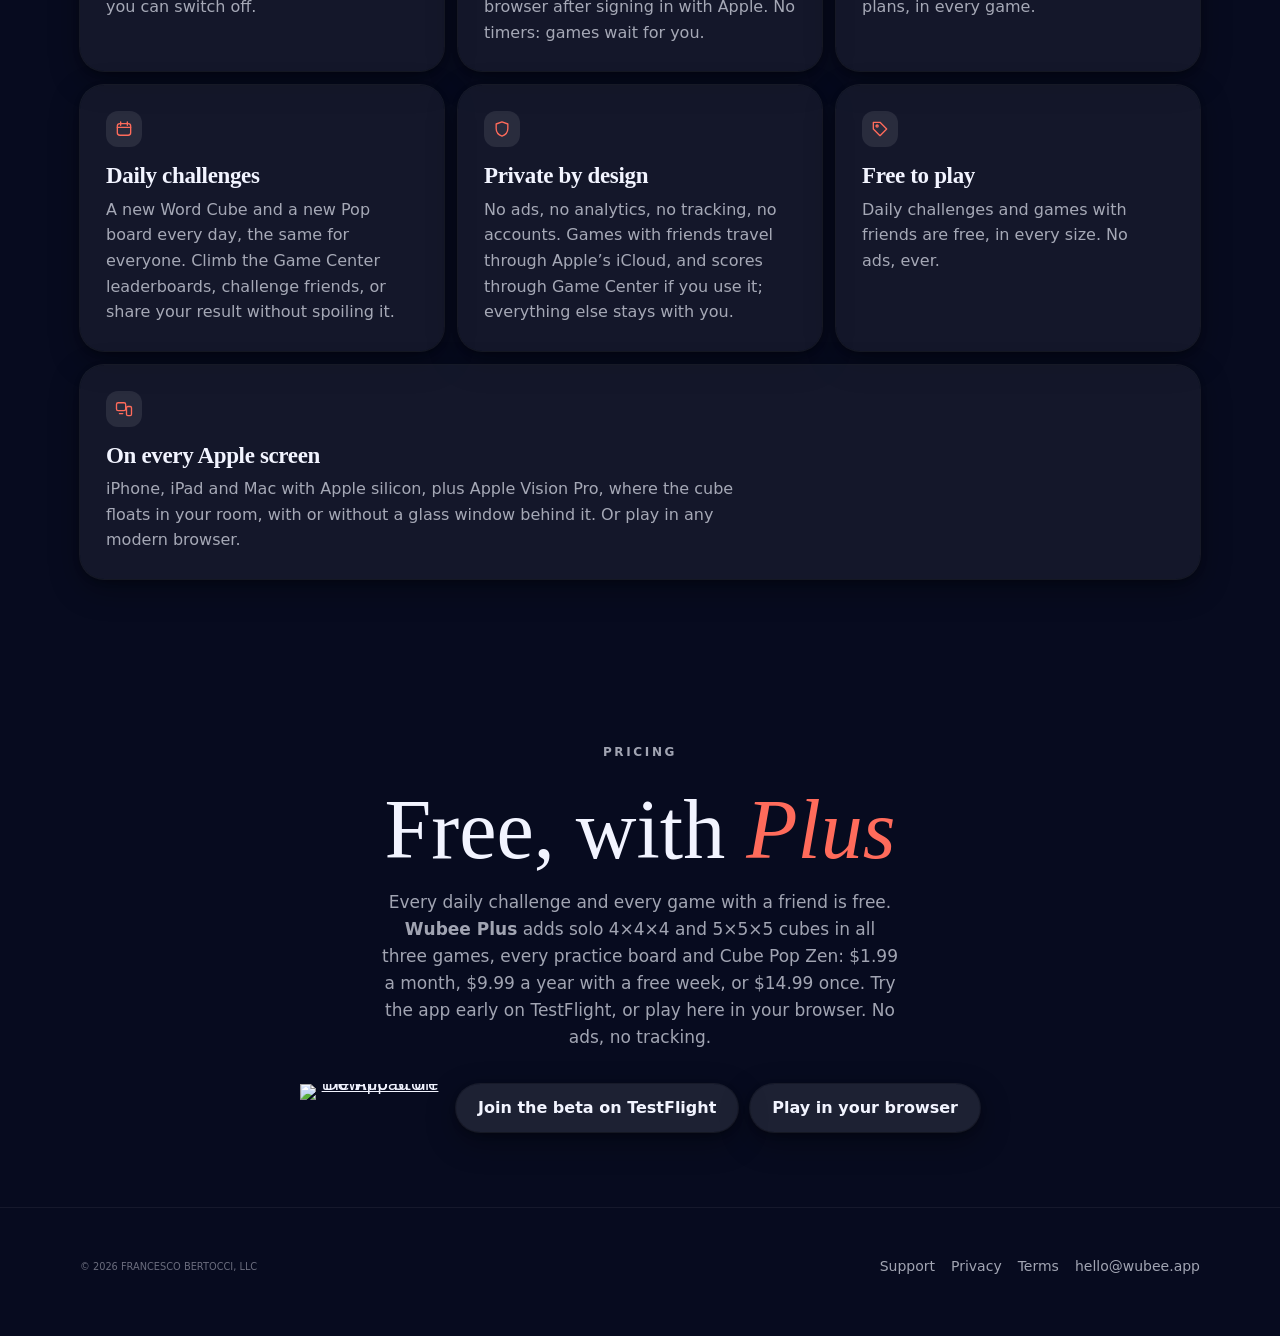
==== commit 5943753f: "Game Center: leaderboards, achievements, iOS 26 challenges and activities; dailies change at midnigh" ====
--- a/index.html
+++ b/index.html
@@ -160,12 +160,12 @@
         <article class="card">
           <div class="ico" aria-hidden="true"><svg viewBox="0 0 24 24" fill="none" stroke="currentColor" stroke-width="1.6" stroke-linecap="round"><rect x="4" y="5.5" width="16" height="14" rx="3"/><path d="M8 3.5v4M16 3.5v4M4 10h16"/></svg></div>
           <h3>Daily challenges</h3>
-          <p>A new Word Cube and a new Pop board every day, the same for everyone. Share your result without spoiling it.</p>
+          <p>A new Word Cube and a new Pop board every day, the same for everyone. Climb the Game Center leaderboards, challenge friends, or share your result without spoiling it.</p>
         </article>
         <article class="card">
           <div class="ico" aria-hidden="true"><svg viewBox="0 0 24 24" fill="none" stroke="currentColor" stroke-width="1.6" stroke-linejoin="round"><path d="M12 3.5 5 6v5.5c0 4.4 3 7.8 7 9 4-1.2 7-4.6 7-9V6z"/></svg></div>
           <h3>Private by design</h3>
-          <p>No ads, no analytics, no tracking, no accounts. Games with friends travel through Apple’s iCloud; everything else stays with you.</p>
+          <p>No ads, no analytics, no tracking, no accounts. Games with friends travel through Apple’s iCloud, and scores through Game Center if you use it; everything else stays with you.</p>
         </article>
         <article class="card">
           <div class="ico" aria-hidden="true"><svg viewBox="0 0 24 24" fill="none" stroke="currentColor" stroke-width="1.6" stroke-linecap="round" stroke-linejoin="round"><path d="M20 12 12 20 4 12V4h8z"/><circle cx="8.5" cy="8.5" r="1.3"/></svg></div>
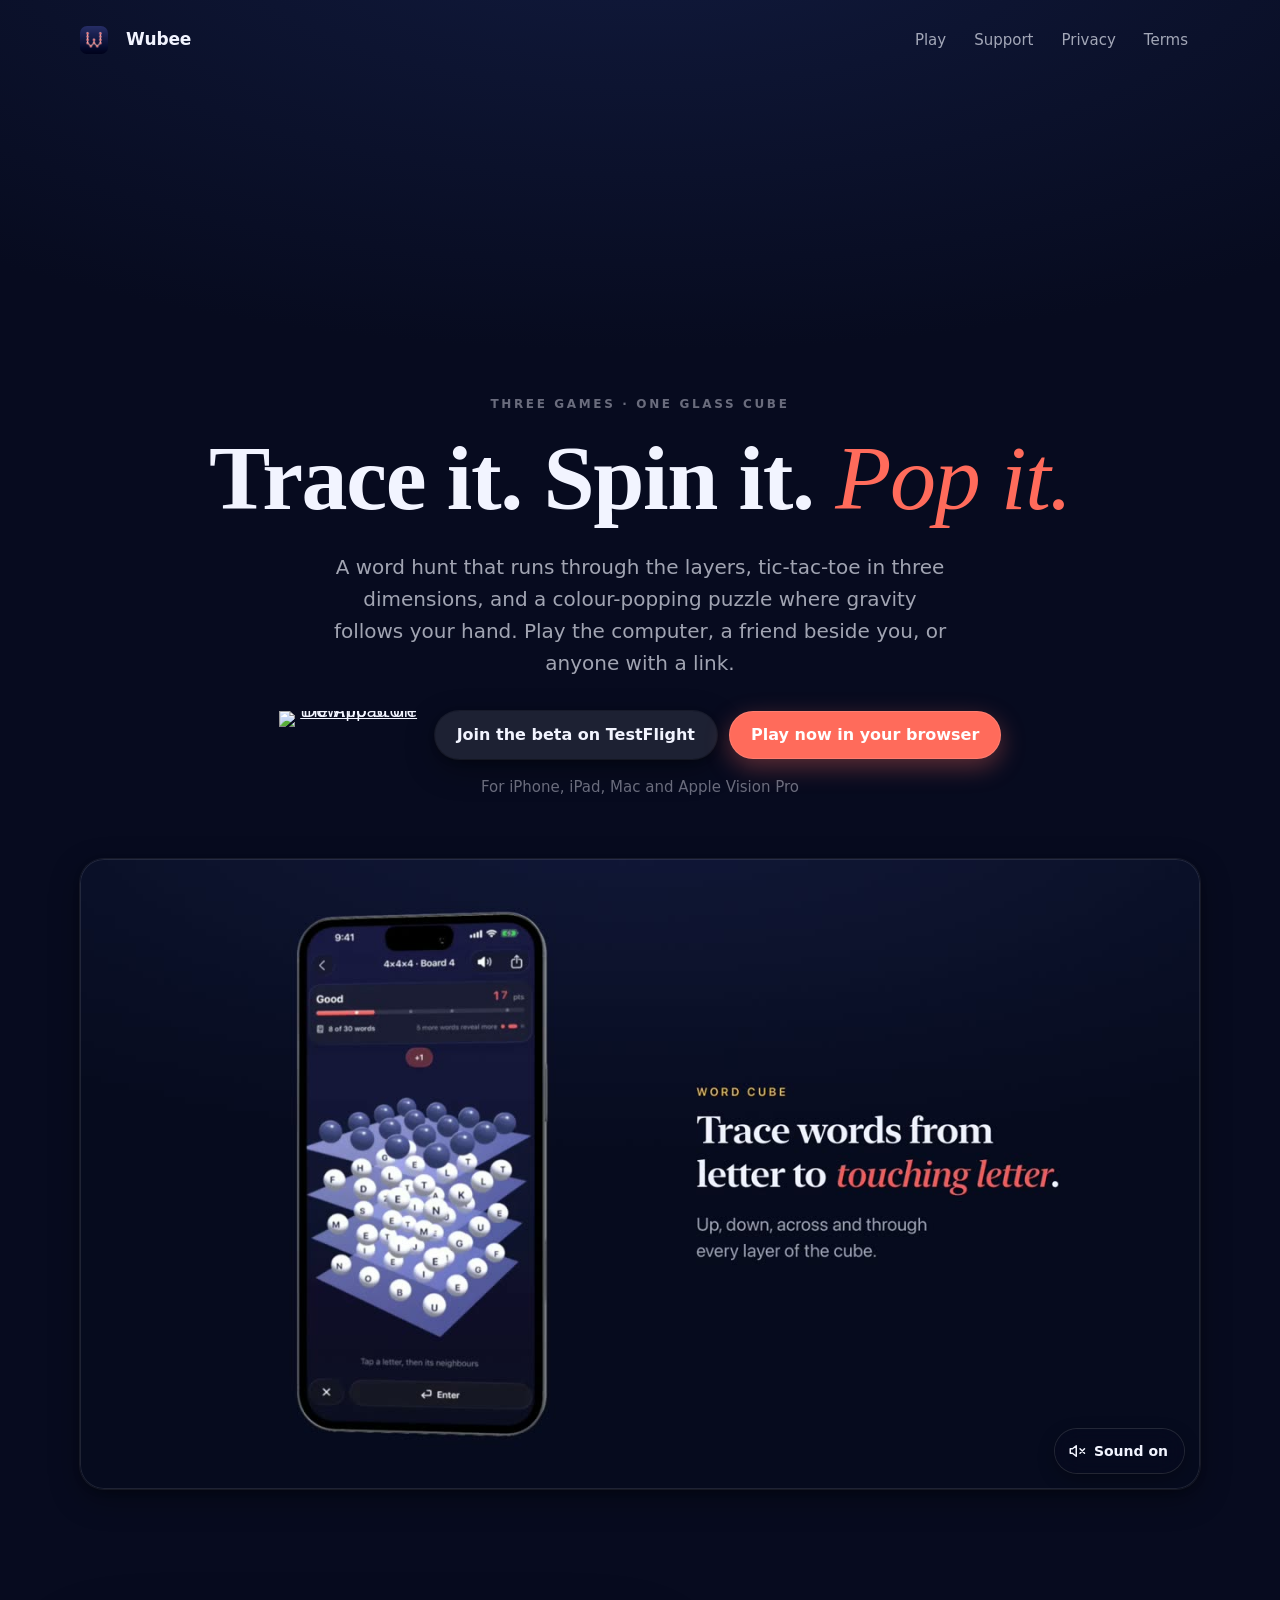
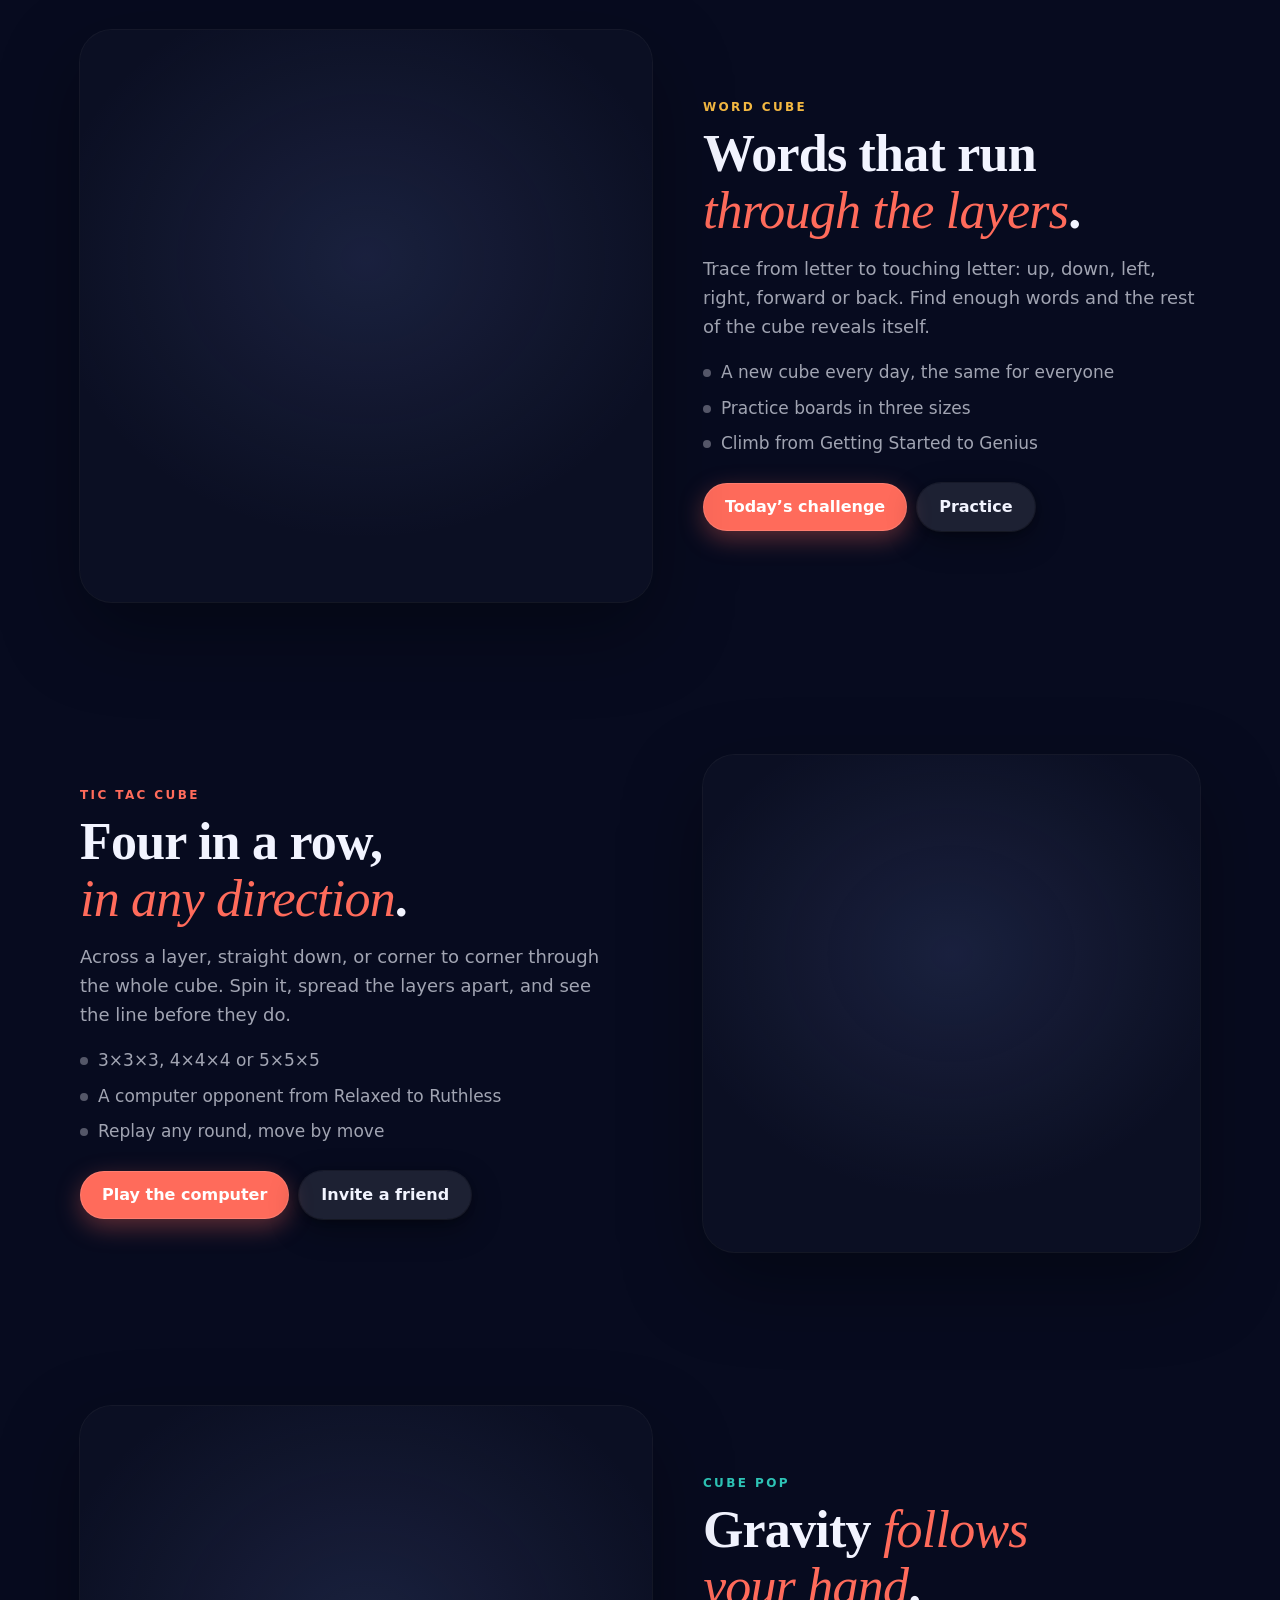
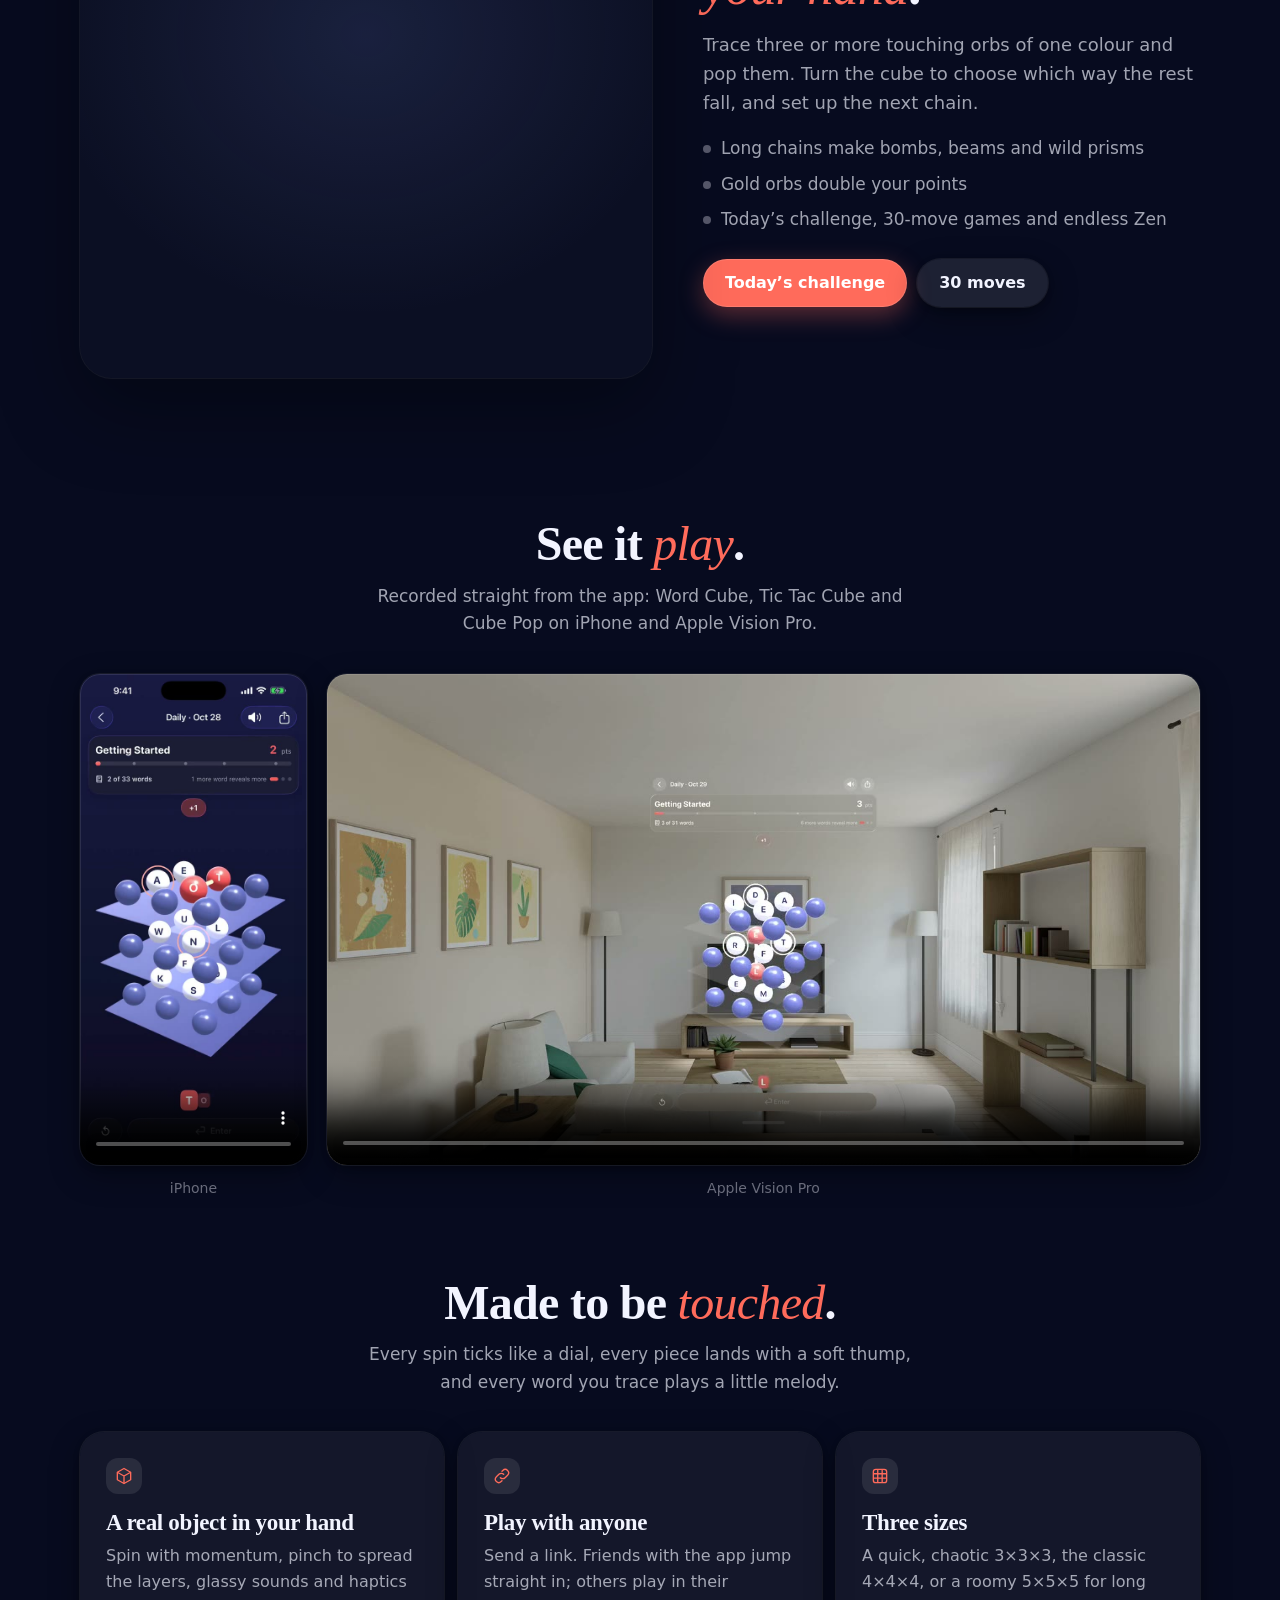
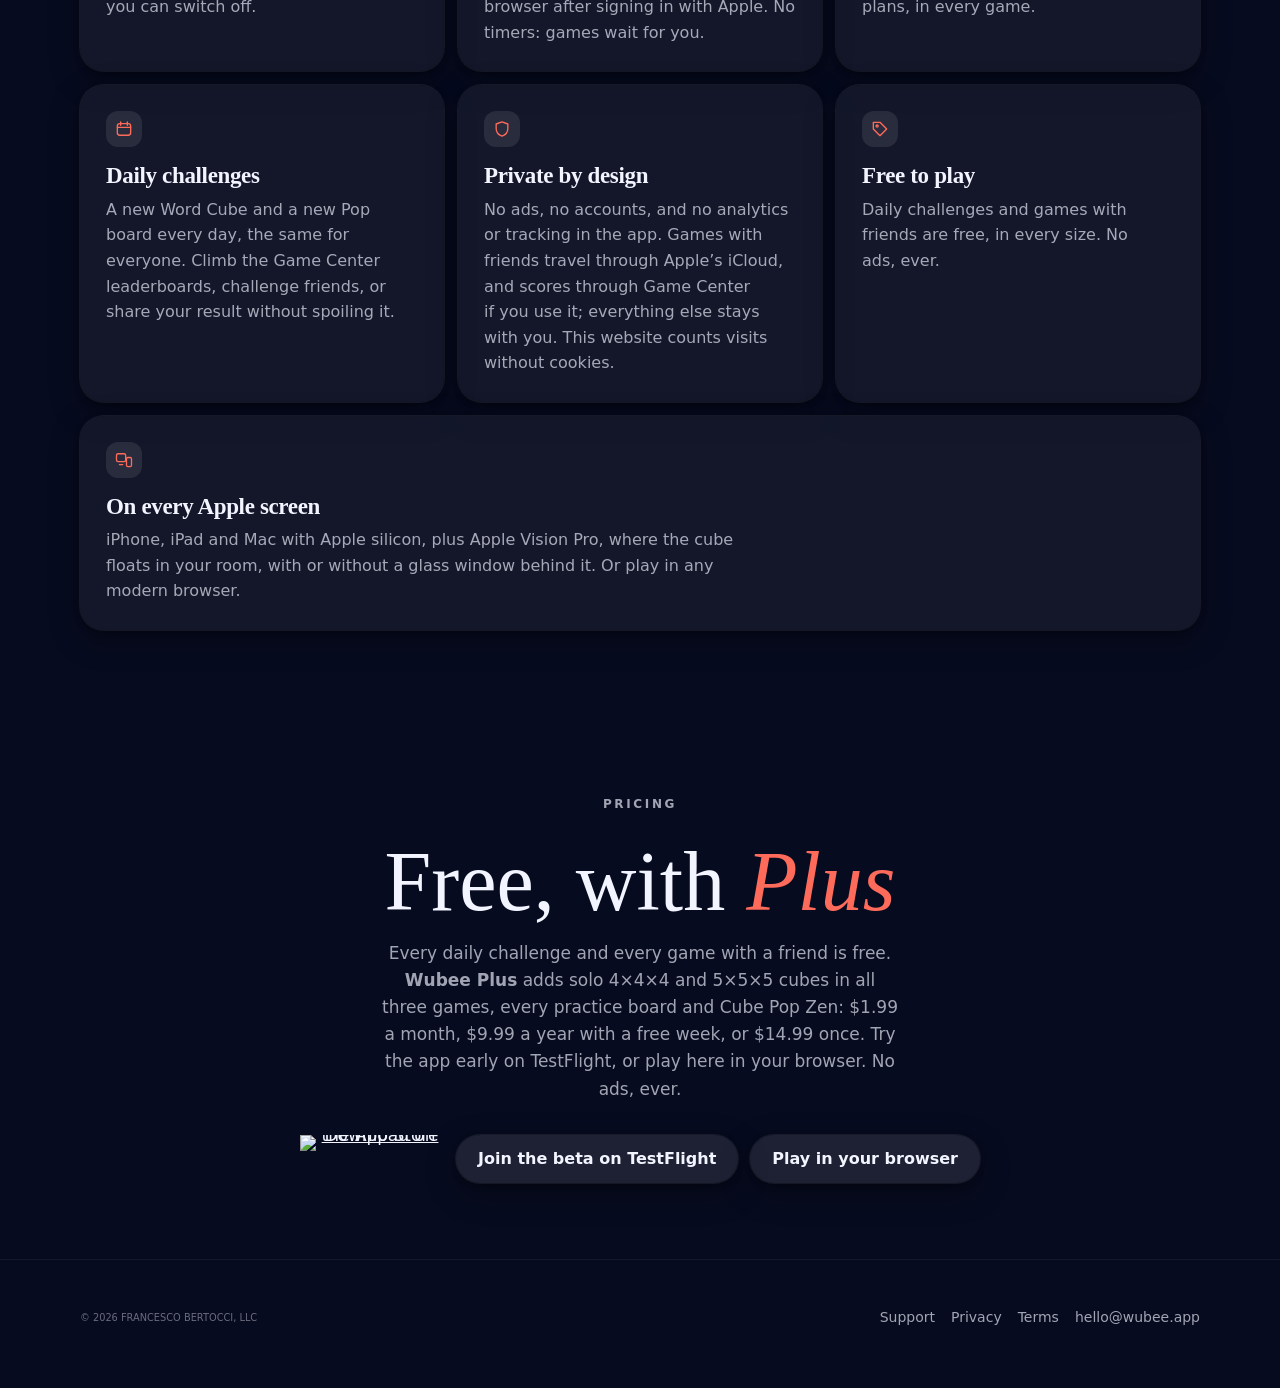
==== commit ab7f6af4: "Site visit counts with Foliàire Analytics (no cookies, never on game links, opt-out); privacy policy" ====
--- a/index.html
+++ b/index.html
@@ -16,12 +16,13 @@
   <meta property="og:image" content="https://wubee.app/icon.png">
   <meta name="description" content="3-D tic-tac-toe, a daily word hunt and a gravity-bending colour pop, all on one glass cube. Play the computer, a friend beside you, or send a link. On iPhone, iPad, Mac and Apple Vision Pro, or in your browser. Free to play, no ads.">
   <meta property="og:title" content="Wubee">
-  <meta property="og:description" content="Three games, one glass cube, for iPhone, iPad, Mac and Apple Vision Pro. Free to play, no ads, no tracking.">
+  <meta property="og:description" content="Three games, one glass cube, for iPhone, iPad, Mac and Apple Vision Pro. Free to play, no ads.">
   <link rel="stylesheet" href="site.css">
   <script type="importmap">
   { "imports": { "three": "https://cdn.jsdelivr.net/npm/three@0.170.0/build/three.module.js",
                  "three/addons/": "https://cdn.jsdelivr.net/npm/three@0.170.0/examples/jsm/" } }
   </script>
+  <script src="analytics.js" async></script>
 </head>
 <body>
   <header class="wrap nav" id="nav">
@@ -165,7 +166,7 @@
         <article class="card">
           <div class="ico" aria-hidden="true"><svg viewBox="0 0 24 24" fill="none" stroke="currentColor" stroke-width="1.6" stroke-linejoin="round"><path d="M12 3.5 5 6v5.5c0 4.4 3 7.8 7 9 4-1.2 7-4.6 7-9V6z"/></svg></div>
           <h3>Private by design</h3>
-          <p>No ads, no analytics, no tracking, no accounts. Games with friends travel through Apple’s iCloud, and scores through Game Center if you use it; everything else stays with you.</p>
+          <p>No ads, no accounts, and no analytics or tracking in the app. Games with friends travel through Apple’s iCloud, and scores through Game Center if you use it; everything else stays with you. This website counts visits without cookies.</p>
         </article>
         <article class="card">
           <div class="ico" aria-hidden="true"><svg viewBox="0 0 24 24" fill="none" stroke="currentColor" stroke-width="1.6" stroke-linecap="round" stroke-linejoin="round"><path d="M20 12 12 20 4 12V4h8z"/><circle cx="8.5" cy="8.5" r="1.3"/></svg></div>
@@ -183,7 +184,7 @@
     <section class="wrap pricing" aria-labelledby="price-h">
       <p class="kicker" id="price-h">Pricing</p>
       <p class="price">Free, with <em>Plus</em></p>
-      <p>Every daily challenge and every game with a friend is free. <strong>Wubee Plus</strong> adds solo 4×4×4 and 5×5×5 cubes in all three games, every practice board and Cube Pop Zen: $1.99 a month, $9.99 a year with a free week, or $14.99 once. Try the app early on TestFlight, or play here in your browser. No ads, no tracking.</p>
+      <p>Every daily challenge and every game with a friend is free. <strong>Wubee Plus</strong> adds solo 4×4×4 and 5×5×5 cubes in all three games, every practice board and Cube Pop Zen: $1.99 a month, $9.99 a year with a free week, or $14.99 once. Try the app early on TestFlight, or play here in your browser. No ads, ever.</p>
       <div class="cta">
         <a class="appstore" href="https://apps.apple.com/app/id6820312261" aria-label="Download Wubee on the App Store">
           <img src="appstore-badge.svg" alt="Download on the App Store" width="144" height="48">
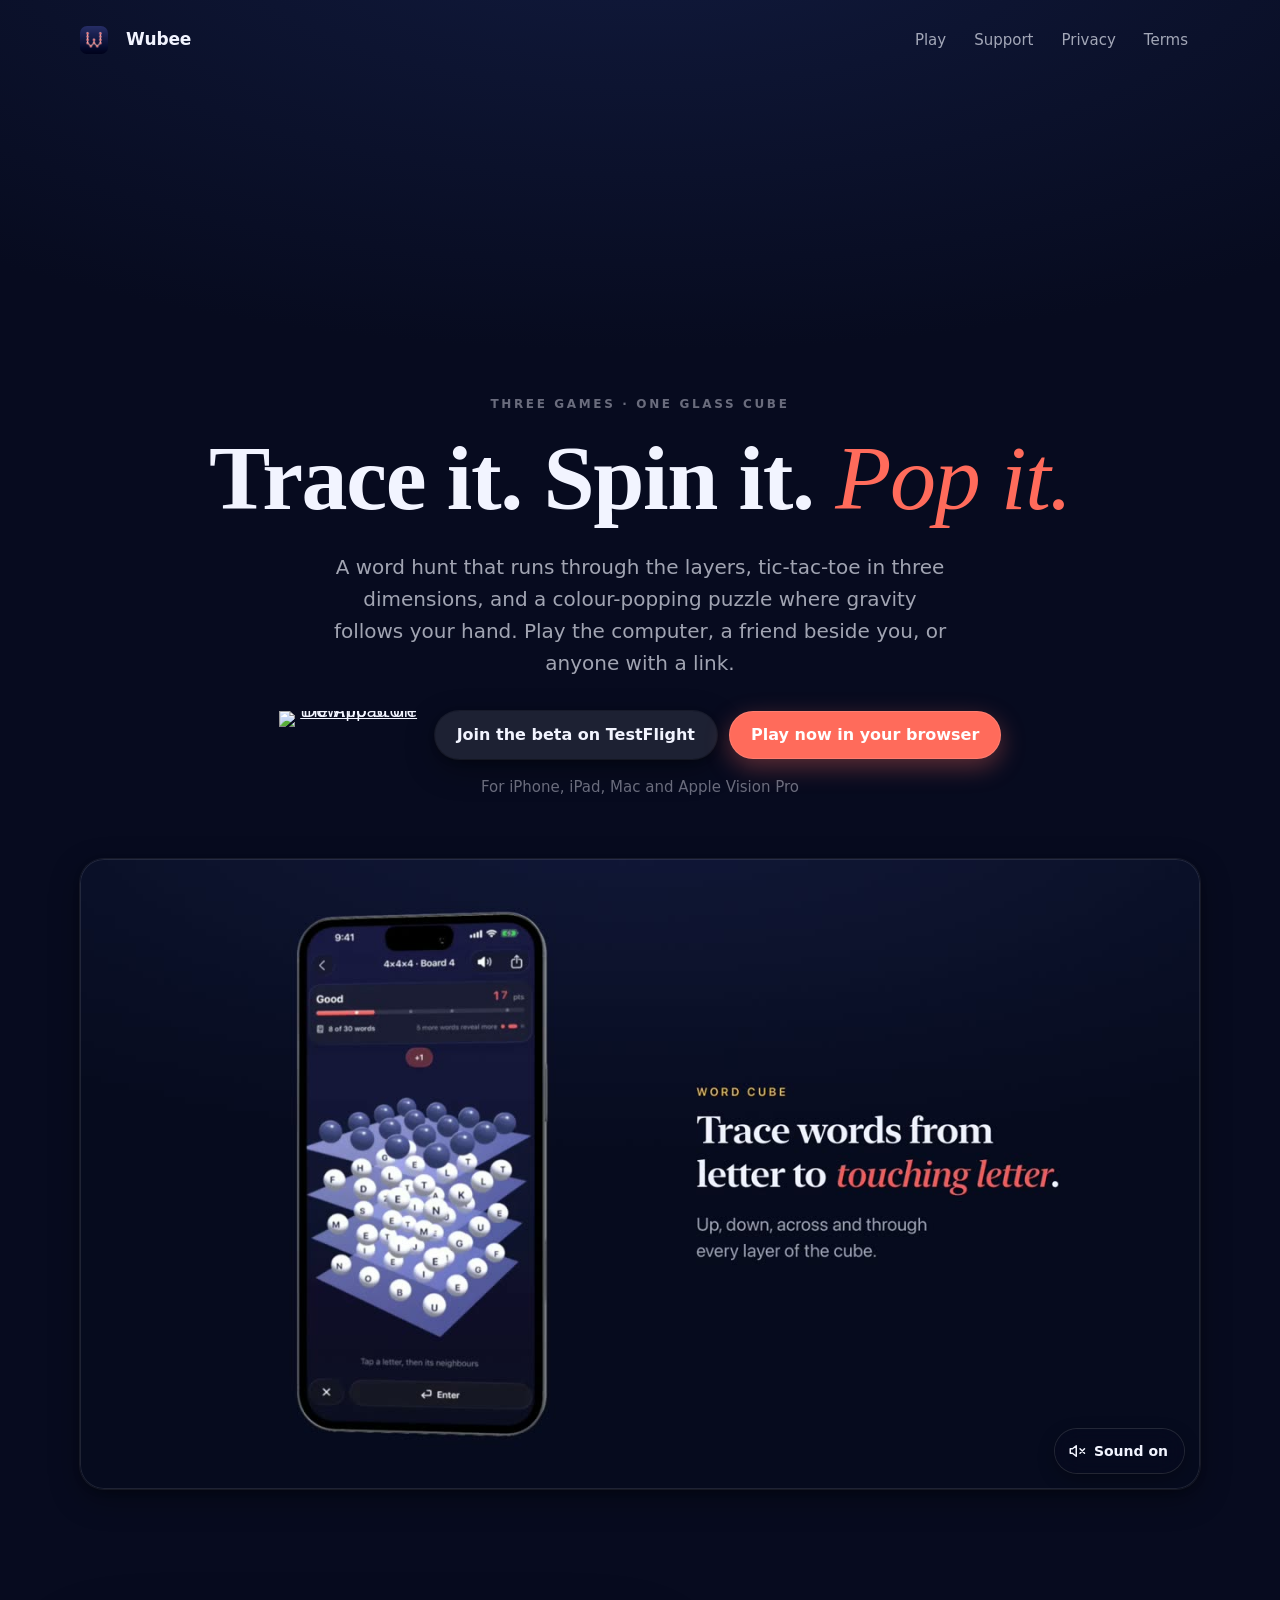
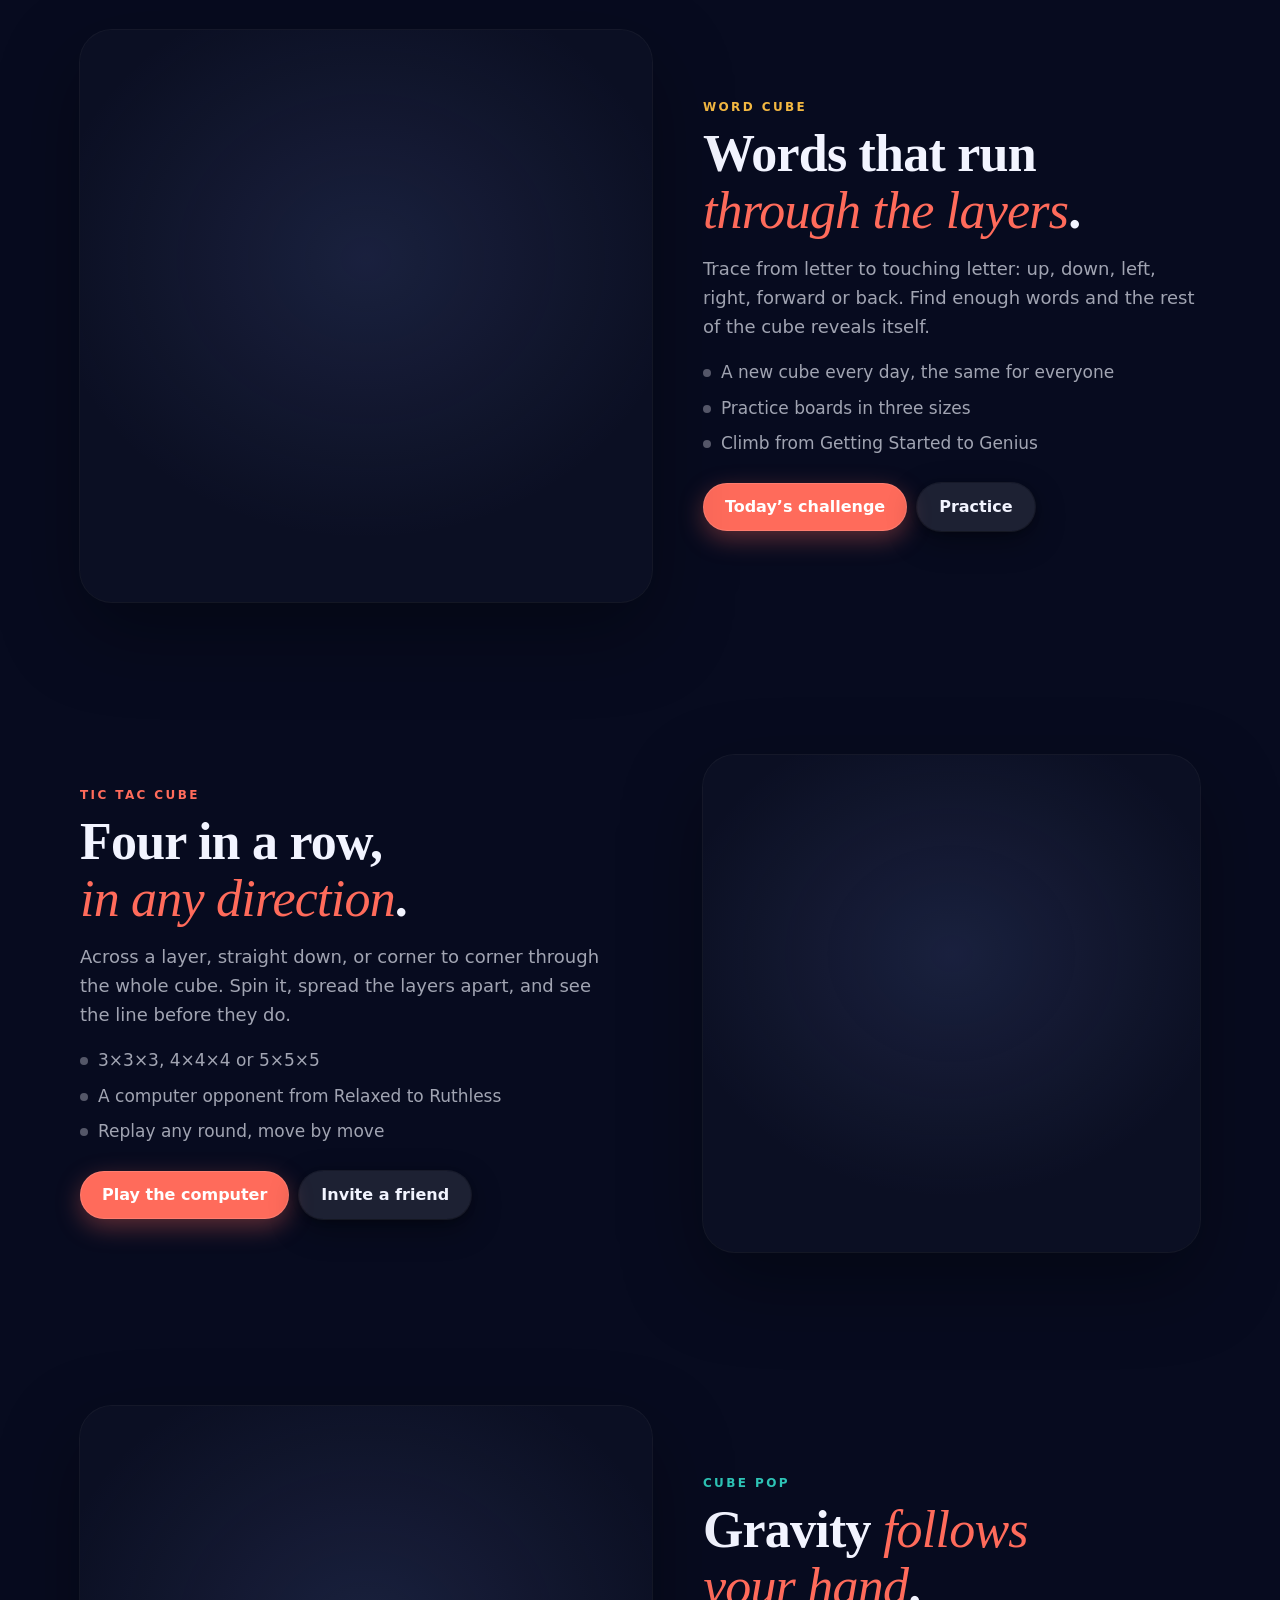
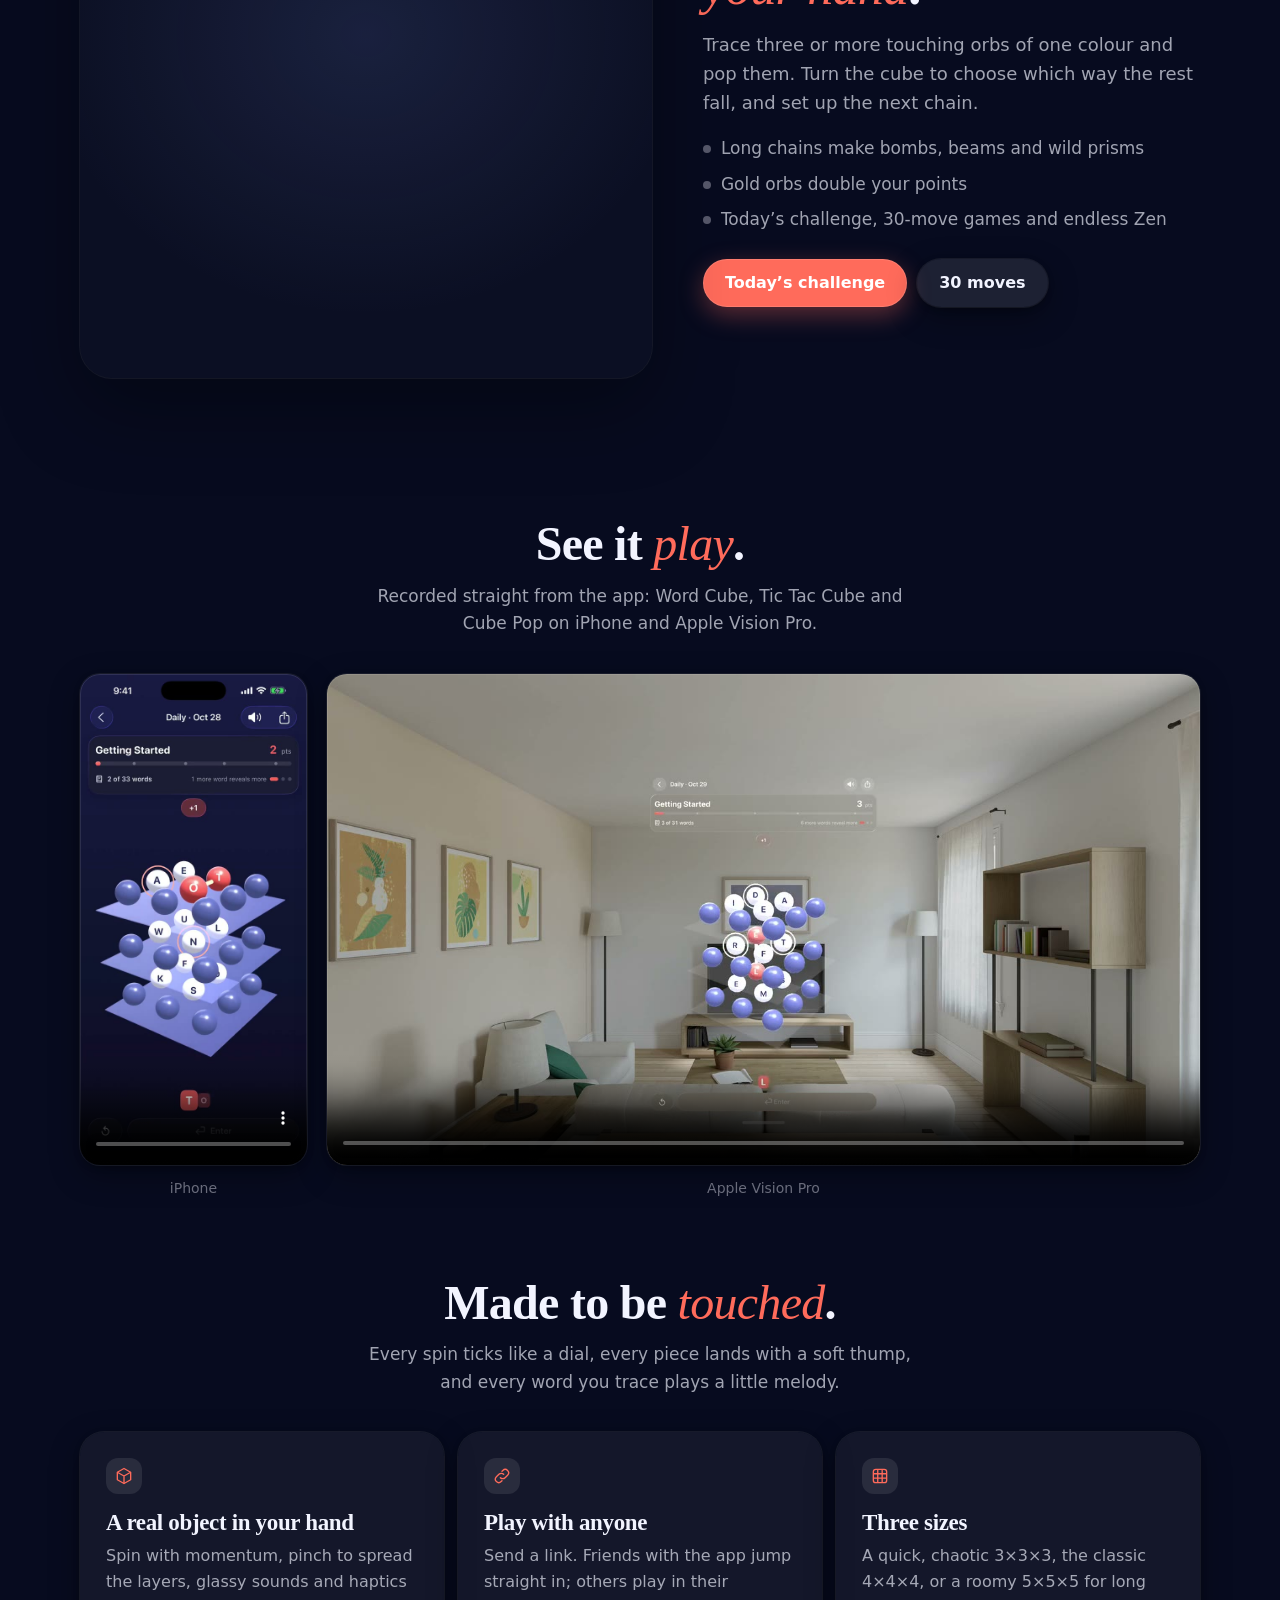
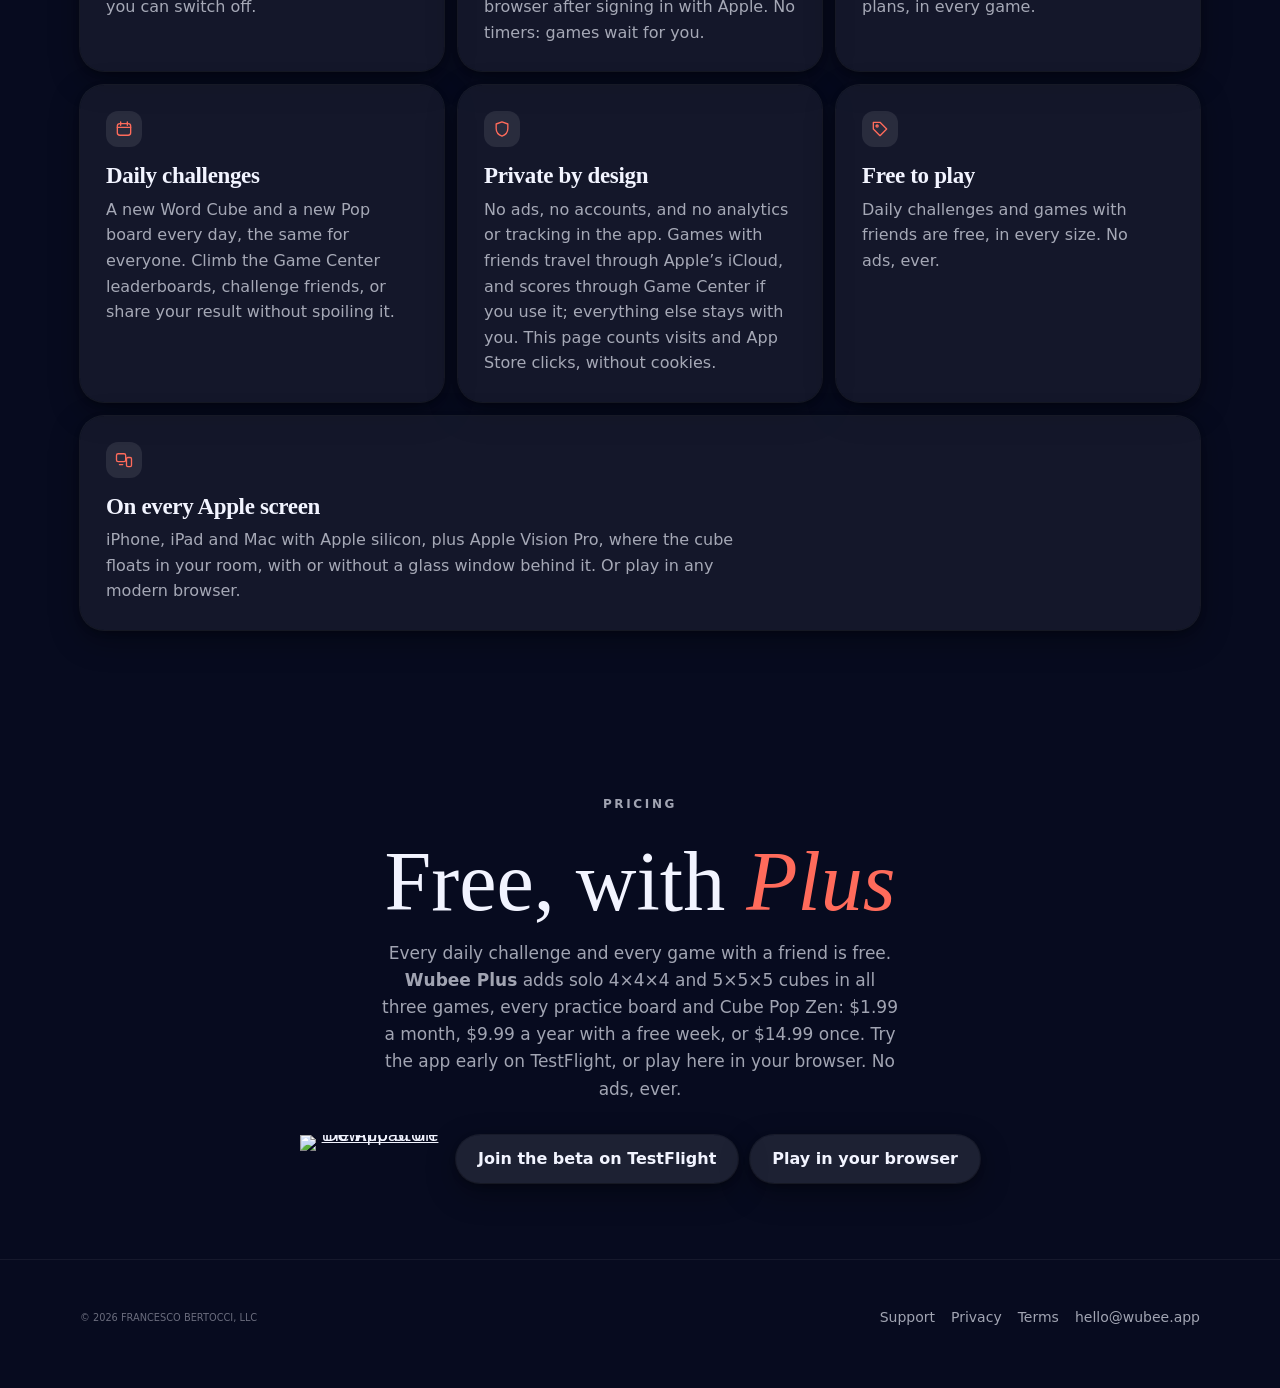
==== commit 2eae8557: "Analytics on the home page only, to count visits and App Store clicks; badges get ids to tell them a" ====
--- a/index.html
+++ b/index.html
@@ -22,7 +22,9 @@
   { "imports": { "three": "https://cdn.jsdelivr.net/npm/three@0.170.0/build/three.module.js",
                  "three/addons/": "https://cdn.jsdelivr.net/npm/three@0.170.0/examples/jsm/" } }
   </script>
-  <script src="analytics.js" async></script>
+  <!-- Home page visits and App Store clicks only (Foliàire Analytics: no cookies, honours Do Not Track). -->
+  <script>window.FOLIAIRE_SITE_ID = '07e3783d0eabe56fbc931ce2';</script>
+  <script async src="https://foliairestudio.com/analytics/foliaire.js"></script>
 </head>
 <body>
   <header class="wrap nav" id="nav">
@@ -44,7 +46,7 @@
       <h1>Trace it. Spin it. <em>Pop it.</em></h1>
       <p class="lede">A word hunt that runs through the layers, tic-tac-toe in three dimensions, and a colour-popping puzzle where gravity follows your hand. Play the computer, a friend beside you, or anyone with a link.</p>
       <div class="cta">
-        <a class="appstore" href="https://apps.apple.com/app/id6820312261" aria-label="Download Wubee on the App Store">
+        <a class="appstore" id="appstore-hero" href="https://apps.apple.com/app/id6820312261" aria-label="Download Wubee on the App Store">
           <img src="appstore-badge.svg" alt="Download on the App Store" width="144" height="48">
         </a>
         <a class="btn" id="testflight-hero" href="https://testflight.apple.com/join/hKMS96hD">Join the beta on TestFlight</a>
@@ -166,7 +168,7 @@
         <article class="card">
           <div class="ico" aria-hidden="true"><svg viewBox="0 0 24 24" fill="none" stroke="currentColor" stroke-width="1.6" stroke-linejoin="round"><path d="M12 3.5 5 6v5.5c0 4.4 3 7.8 7 9 4-1.2 7-4.6 7-9V6z"/></svg></div>
           <h3>Private by design</h3>
-          <p>No ads, no accounts, and no analytics or tracking in the app. Games with friends travel through Apple’s iCloud, and scores through Game Center if you use it; everything else stays with you. This website counts visits without cookies.</p>
+          <p>No ads, no accounts, and no analytics or tracking in the app. Games with friends travel through Apple’s iCloud, and scores through Game Center if you use it; everything else stays with you. This page counts visits and App Store clicks, without cookies.</p>
         </article>
         <article class="card">
           <div class="ico" aria-hidden="true"><svg viewBox="0 0 24 24" fill="none" stroke="currentColor" stroke-width="1.6" stroke-linecap="round" stroke-linejoin="round"><path d="M20 12 12 20 4 12V4h8z"/><circle cx="8.5" cy="8.5" r="1.3"/></svg></div>
@@ -186,7 +188,7 @@
       <p class="price">Free, with <em>Plus</em></p>
       <p>Every daily challenge and every game with a friend is free. <strong>Wubee Plus</strong> adds solo 4×4×4 and 5×5×5 cubes in all three games, every practice board and Cube Pop Zen: $1.99 a month, $9.99 a year with a free week, or $14.99 once. Try the app early on TestFlight, or play here in your browser. No ads, ever.</p>
       <div class="cta">
-        <a class="appstore" href="https://apps.apple.com/app/id6820312261" aria-label="Download Wubee on the App Store">
+        <a class="appstore" id="appstore-pricing" href="https://apps.apple.com/app/id6820312261" aria-label="Download Wubee on the App Store">
           <img src="appstore-badge.svg" alt="Download on the App Store" width="144" height="48">
         </a>
         <a class="btn" id="testflight" href="https://testflight.apple.com/join/hKMS96hD">Join the beta on TestFlight</a>
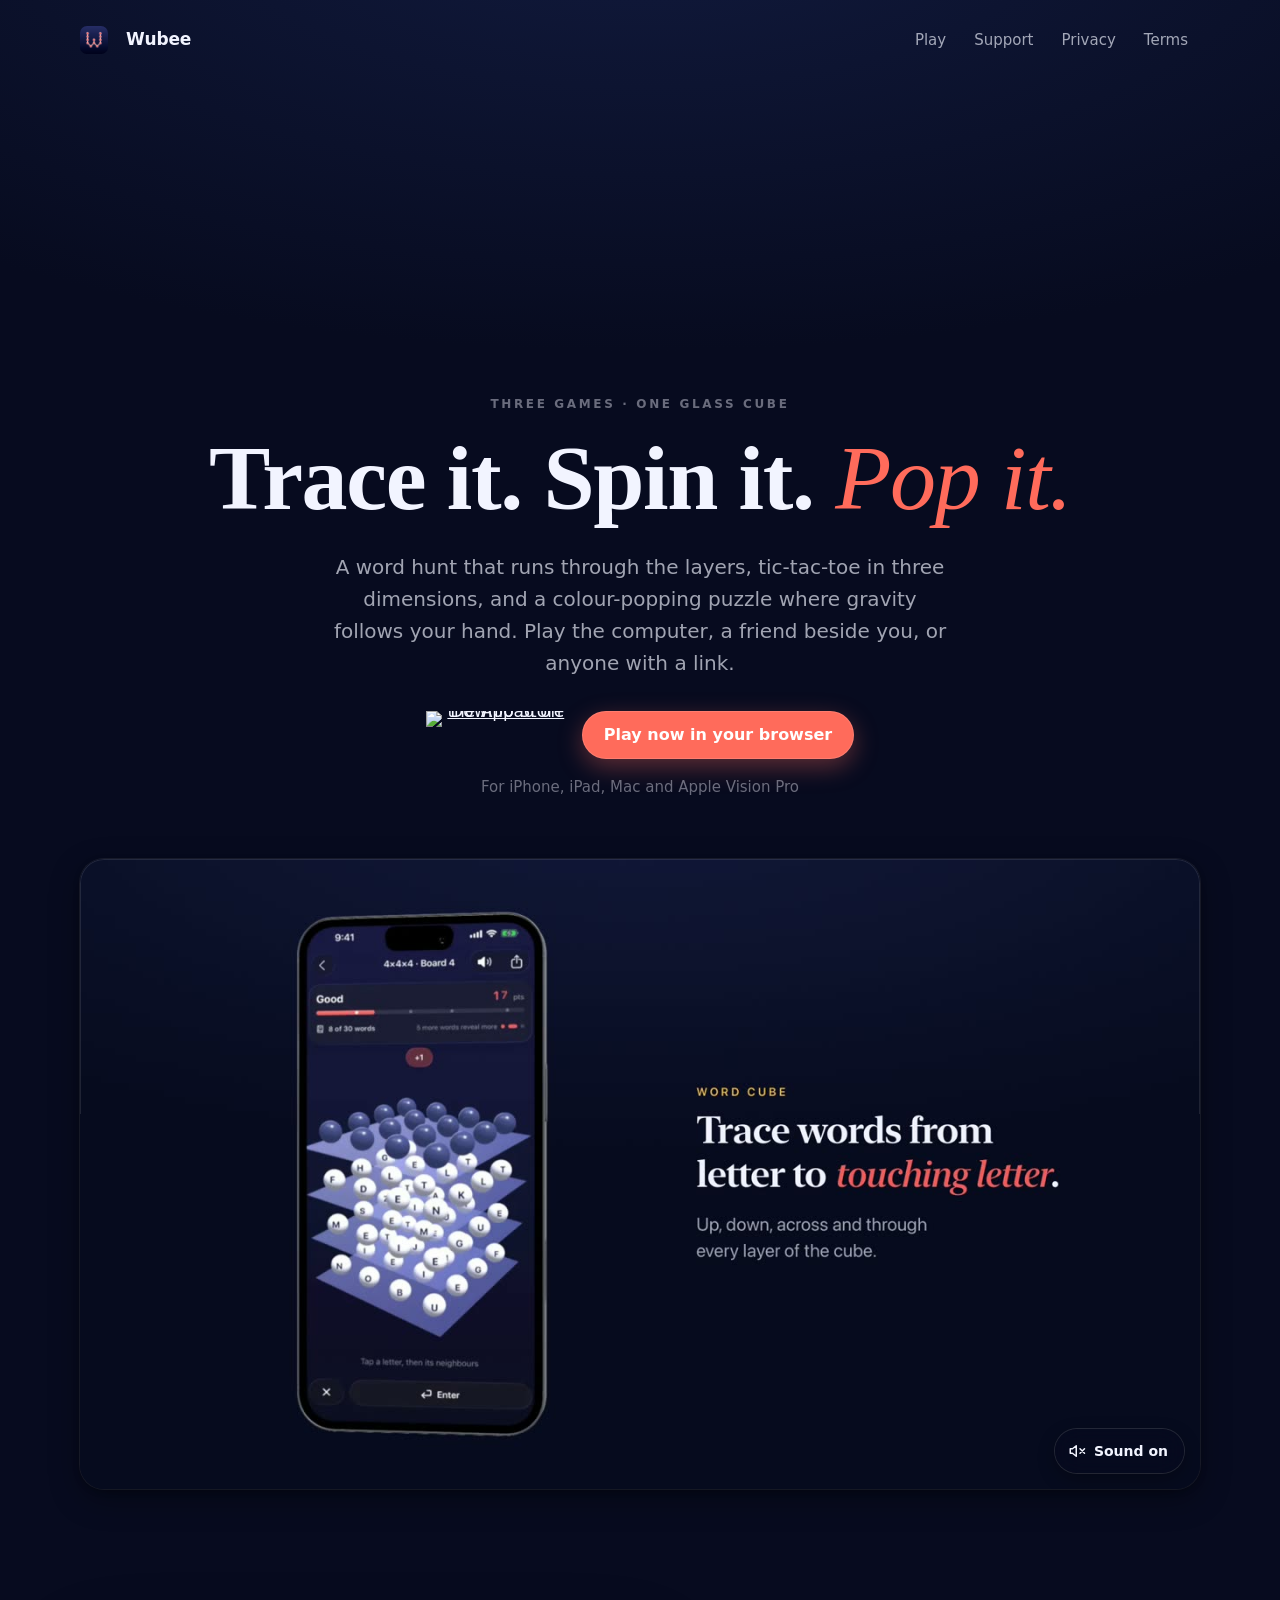
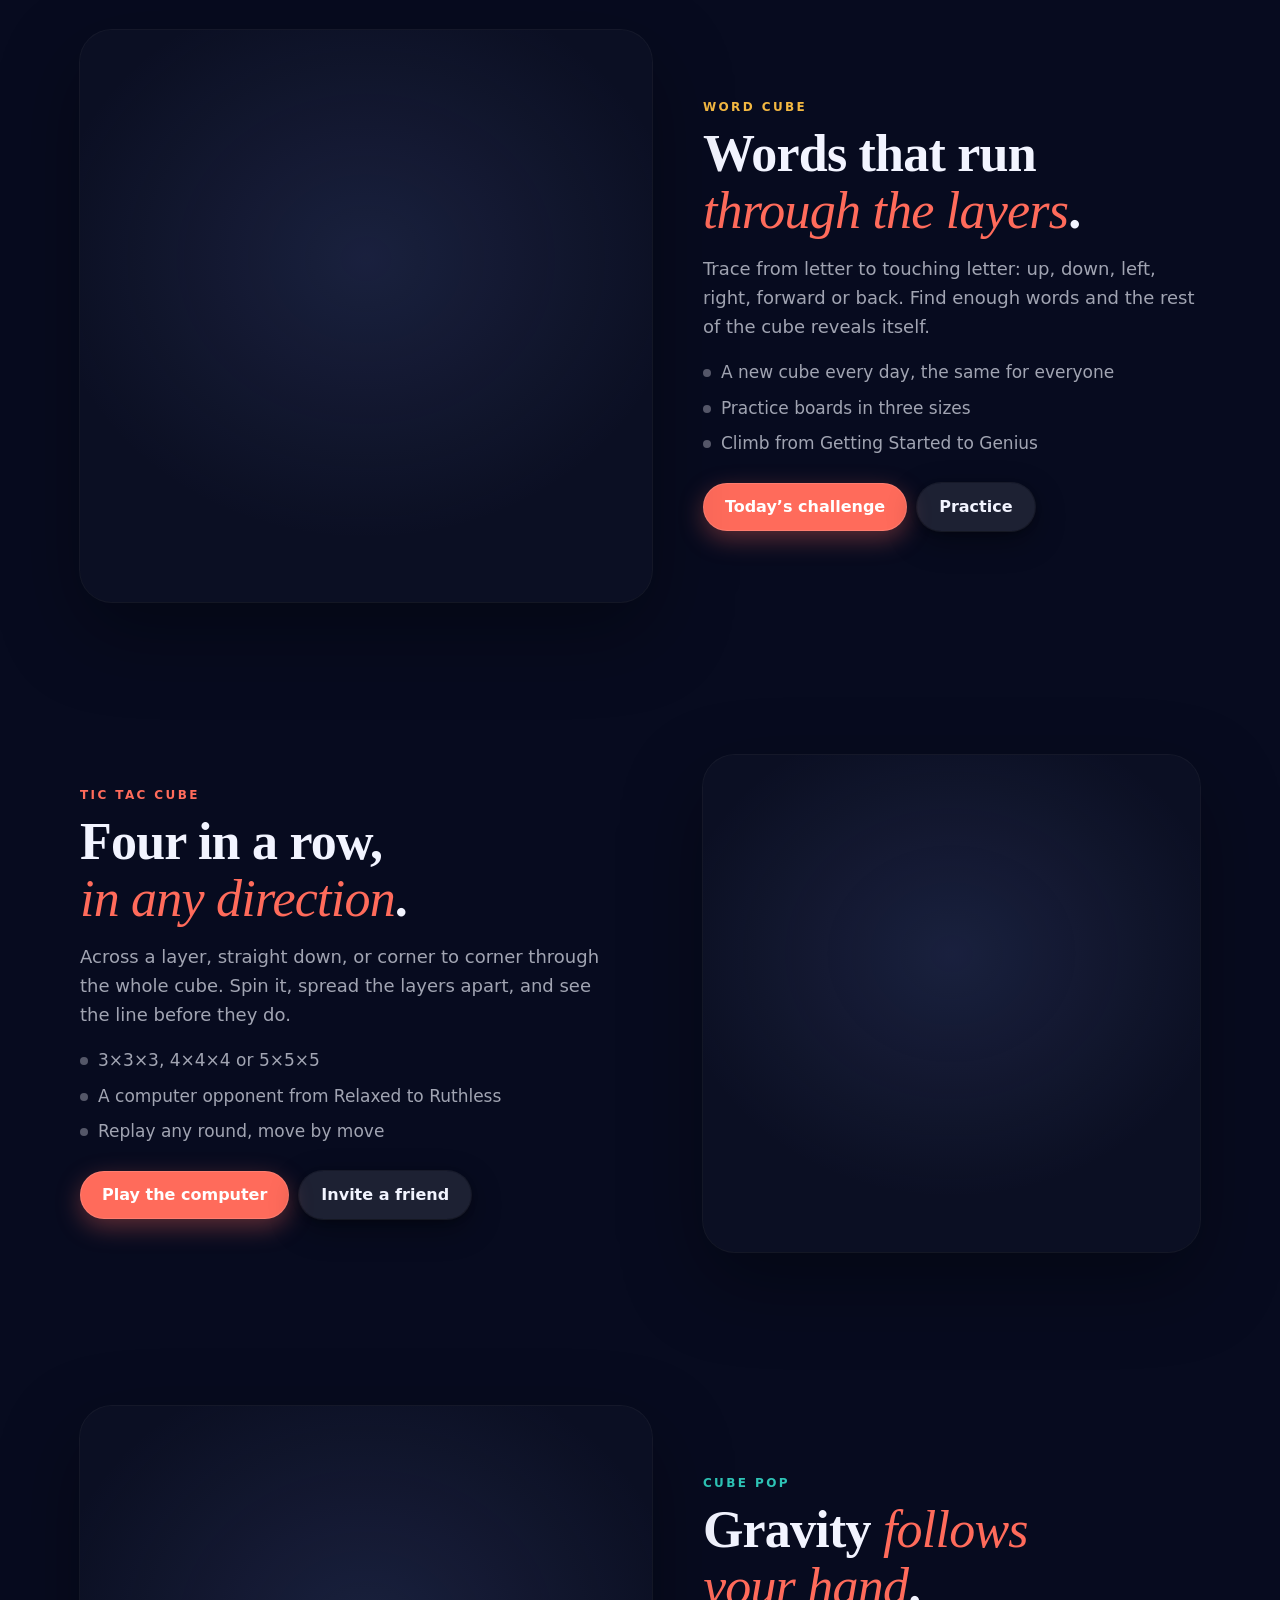
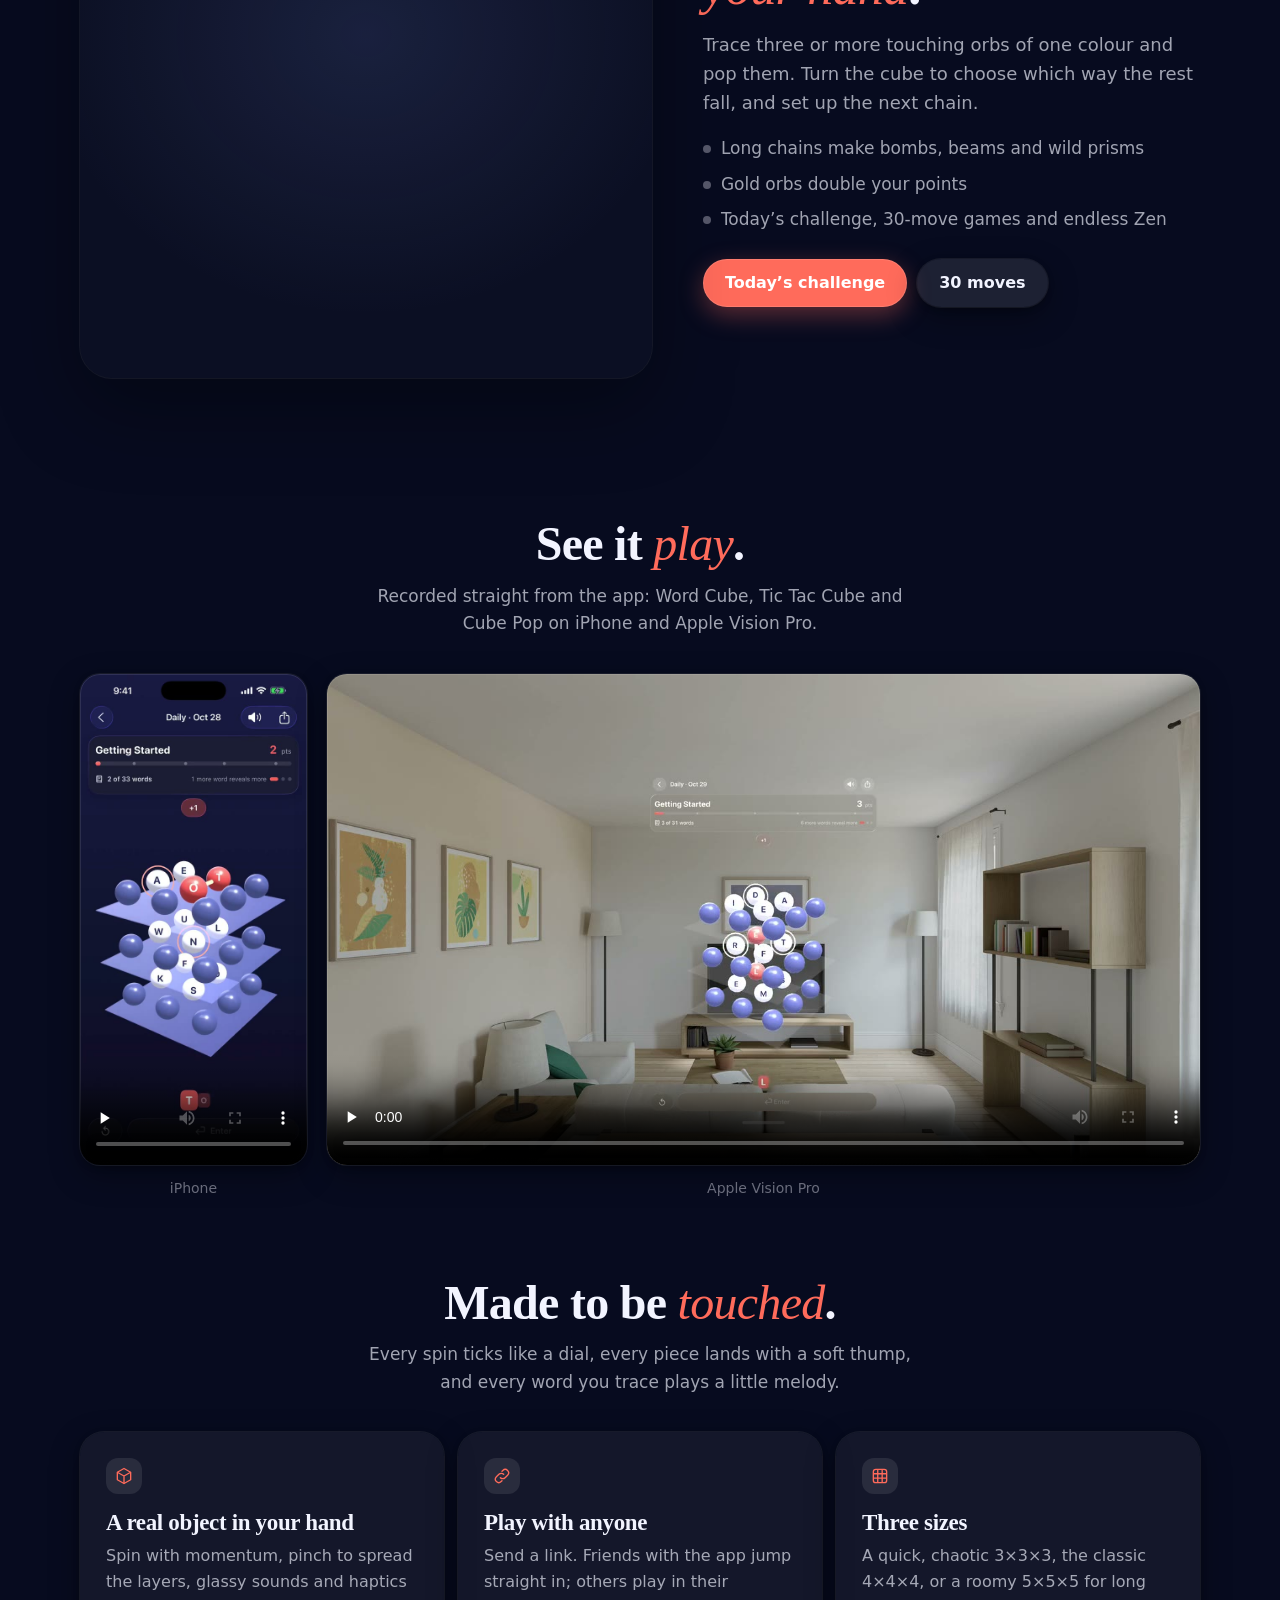
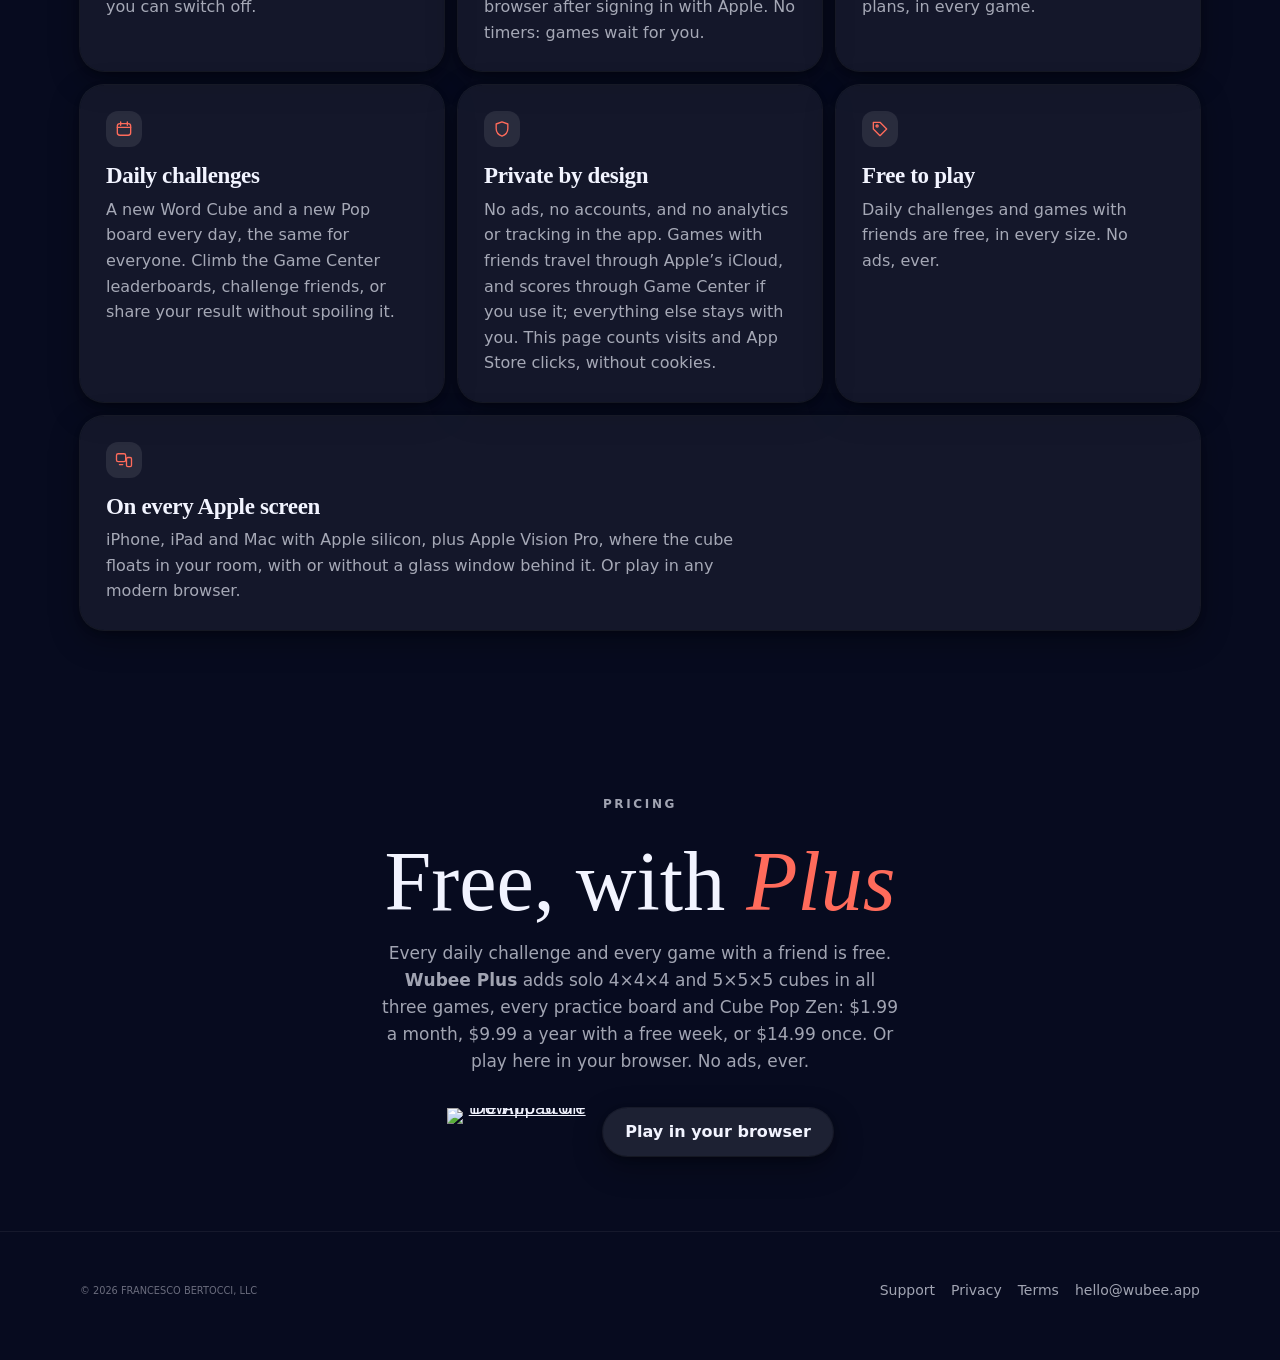
==== commit 8b732ad1: "Site: drop the TestFlight beta buttons now that Wubee is on the App Store Co-Authored-By: Claude Opu" ====
--- a/index.html
+++ b/index.html
@@ -49,7 +49,6 @@
         <a class="appstore" id="appstore-hero" href="https://apps.apple.com/app/id6820312261" aria-label="Download Wubee on the App Store">
           <img src="appstore-badge.svg" alt="Download on the App Store" width="144" height="48">
         </a>
-        <a class="btn" id="testflight-hero" href="https://testflight.apple.com/join/hKMS96hD">Join the beta on TestFlight</a>
         <a class="btn primary" href="play.html">Play now in your browser</a>
       </div>
       <p class="platforms">For iPhone, iPad, Mac and Apple Vision Pro</p>
@@ -186,12 +185,11 @@
     <section class="wrap pricing" aria-labelledby="price-h">
       <p class="kicker" id="price-h">Pricing</p>
       <p class="price">Free, with <em>Plus</em></p>
-      <p>Every daily challenge and every game with a friend is free. <strong>Wubee Plus</strong> adds solo 4×4×4 and 5×5×5 cubes in all three games, every practice board and Cube Pop Zen: $1.99 a month, $9.99 a year with a free week, or $14.99 once. Try the app early on TestFlight, or play here in your browser. No ads, ever.</p>
+      <p>Every daily challenge and every game with a friend is free. <strong>Wubee Plus</strong> adds solo 4×4×4 and 5×5×5 cubes in all three games, every practice board and Cube Pop Zen: $1.99 a month, $9.99 a year with a free week, or $14.99 once. Or play here in your browser. No ads, ever.</p>
       <div class="cta">
         <a class="appstore" id="appstore-pricing" href="https://apps.apple.com/app/id6820312261" aria-label="Download Wubee on the App Store">
           <img src="appstore-badge.svg" alt="Download on the App Store" width="144" height="48">
         </a>
-        <a class="btn" id="testflight" href="https://testflight.apple.com/join/hKMS96hD">Join the beta on TestFlight</a>
         <a class="btn" href="play.html">Play in your browser</a>
       </div>
     </section>
